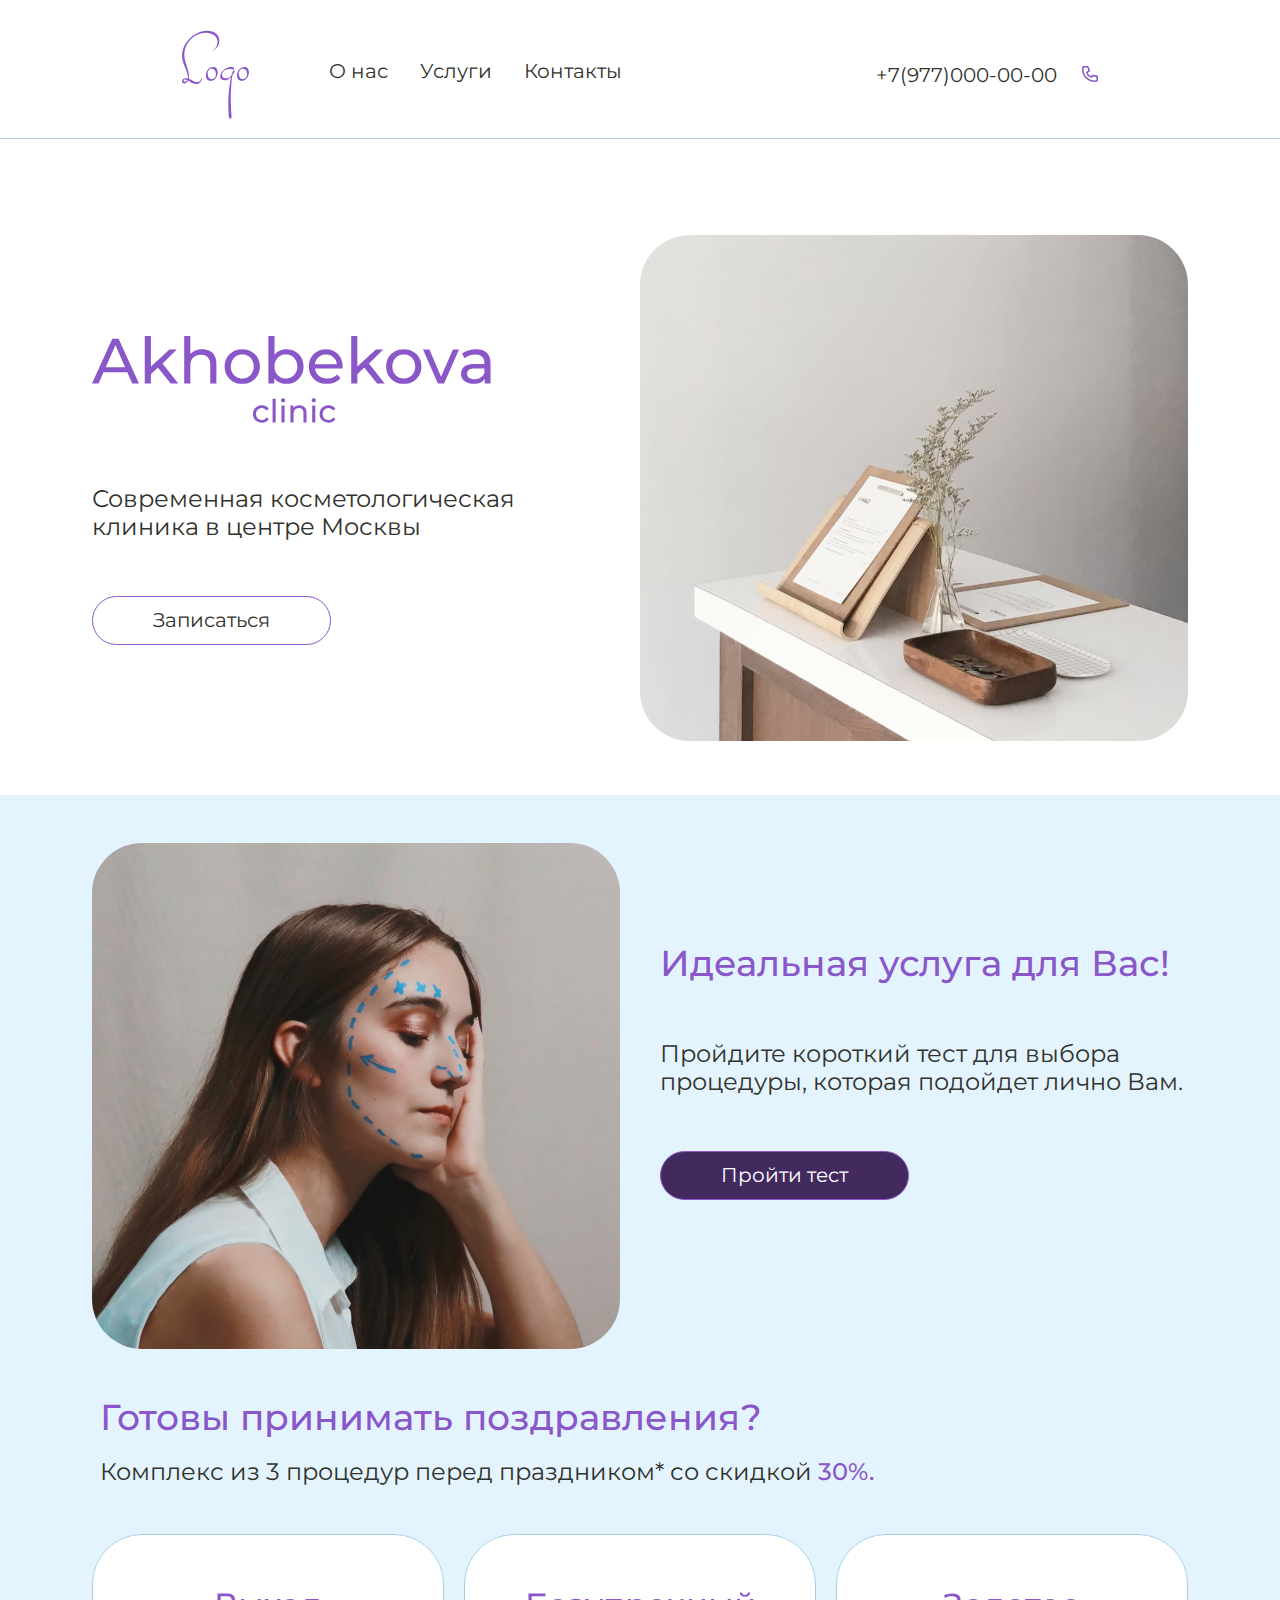
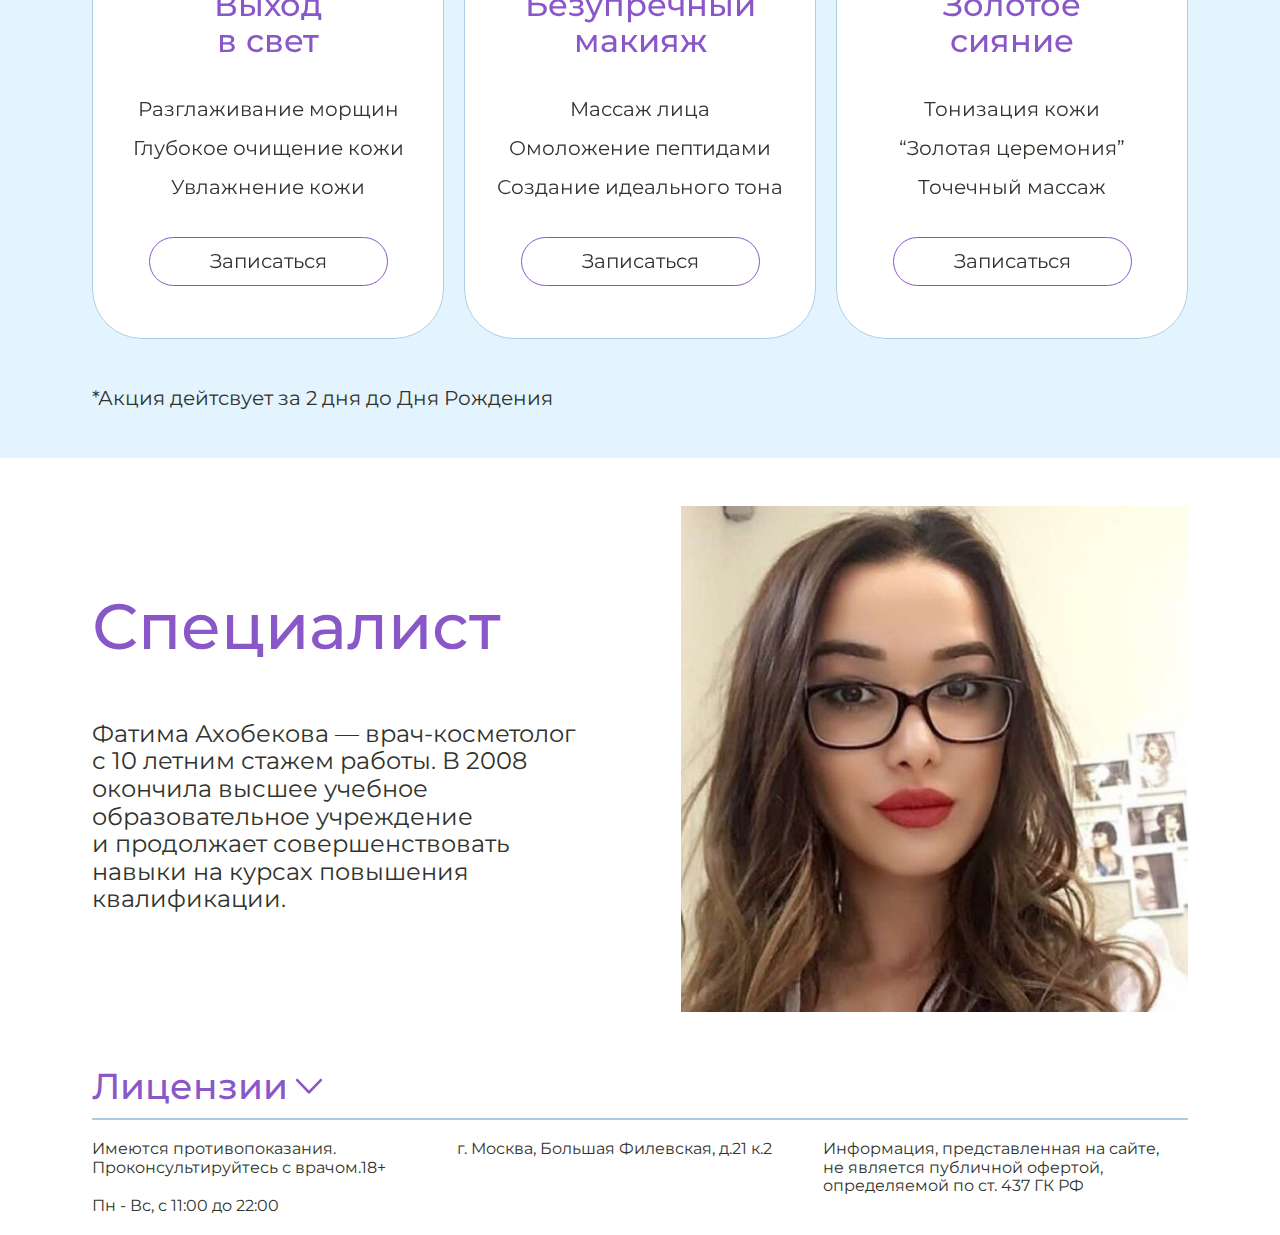
==== index.html @ b64ee9c7 "add contacts" ====
<!DOCTYPE html>
<html lang="ru">

<head>
    <meta charset="UTF-8">
    <meta name="viewport" content="width=device-width, initial-scale=1.0">
    <title>Akhobekova clinic</title>
    <!-- font -->
    <link rel="preconnect" href="https://fonts.googleapis.com">
    <link rel="preconnect" href="https://fonts.gstatic.com" crossorigin>
    <link
        href="https://fonts.googleapis.com/css2?family=Montserrat:wght@400;500&family=Raleway:wght@400;600;700&display=swap"
        rel="stylesheet">
    <!-- style -->
    <link rel="stylesheet" href="https://cdn.jsdelivr.net/npm/swiper@11/swiper-bundle.min.css" />
    <link rel="stylesheet" href="./styles/normalize.css">
    <link rel="stylesheet" href="./styles/hamburgers.min.css">
    <link rel="stylesheet" href="./styles/style.css">
    <link rel="stylesheet" href="./styles/media.css">
</head>

<body>
    <!-- header -->
    <header class="border-bottom">
        <div class="container">
            <div class="header__container">
                <button class="hamburger hamburger-toggle hamburger--squeeze"
                    onclick="this.classList.toggle('is-active')" type="button">
                    <span class="hamburger-box">
                        <span class="hamburger-inner"></span>
                    </span>
                </button>
                <div class="header__row">
                    <img src="./images/logo.svg" width="67" height="94" alt="logo" class="page-header__logo">

                    <nav class="header__menu">
                        <ul class="header__menu-item">
                            <li><a href="./about-us.html">О нас</a></li>
                            <li><a href="!#">Услуги</a></li>
                            <li><a href="./contacts.html">Контакты</a></li>
                        </ul>
                    </nav>
                </div>

                <div class="header__link">
                    <a href="tel:+74952884424" class="header__tell">+7(977)000-00-00</a>
                    <img src="./images/tell.svg" alt="telephone" class="header__link-img">
                </div>
            </div>
        </div>
    </header>
    <main>
        <!-- clinic -->
        <section>
            <div class="container">
                <div class="clinic">
                    <div class="clinic__item">
                        <img src="./images/akhobekova-clinic.svg" alt="">
                        <p class="section__text">Современная косметологическая<br>клиника в&nbsp;центре Москвы</p>
                        <a href="" class="btn">Записаться</a>
                    </div>
                    <picture>
                        <source srcset="./images/1-mob.jpg" media="(max-width: 375px)">
                        <img src="./images/1.jpg" alt="photo-1" class="section__img item__img">
                    </picture>
                </div>
            </div>
        </section>
        <!-- serviсes -->
        <section class="background">
            <div class="container">
                <div class="serviсes">
                    <img src="./images/2.jpg" alt="" class="section__img item__img item__img--none">
                    <div class="serviсes__item">
                        <h2 class="section__title">Идеальная услуга для Вас!</h2>
                        <p class="section__text">Пройдите короткий тест для выбора процедуры, которая подойдет лично
                            Вам.</p>
                        <button class="btn btn--black js-popup-btn" data-popup="#test">Пройти тест</button>
                    </div>
                </div>
                <div class="padding-left">
                    <h2 class="section__title ">Готовы принимать поздравления?</h2>
                    <p class="services__text">Комплекс из 3 процедур перед праздником* со скидкой <span
                            class="color-brand">30%.</span>
                    <p>
                </div>
                <div class="swiper">
                    <div class="services-offer swiper-wrapper">
                        <div class="services-offer__item swiper-slide">
                            <h2 class="services-offer__title">Выход<br>в свет</h2>
                            <div class="services-offer__text">
                                <p>Разглаживание морщин</p>
                                <p>Глубокое очищение кожи</p>
                                <p>Увлажнение кожи</p>
                            </div>
                            <a href="" class="btn">Записаться</a>
                        </div>
                        <div class="services-offer__item swiper-slide">
                            <h2 class="services-offer__title">Безупречный<br>макияж</h2>
                            <div class="services-offer__text">
                                <p>Массаж лица</p>
                                <p>Омоложение пептидами</p>
                                <p>Создание идеального тона</p>
                            </div>
                            <a href="" class="btn">Записаться</a>
                        </div>
                        <div class="services-offer__item swiper-slide">
                            <h2 class="services-offer__title">Золотое<br>сияние</h2>
                            <div class="services-offer__text">
                                <p>Тонизация кожи</p>
                                <p>“Золотая церемония”</p>
                                <p>Точечный массаж</p>
                            </div>
                            <a href="" class="btn">Записаться</a>
                        </div>
                    </div>
                </div>
                <div class="swiper-button-prev for-mobile"></div>
                <div class="swiper-button-next for-mobile"></div>
                <div class="serviсes__doptext padding-left">*Акция дейтсвует за 2 дня до Дня Рождения</div>
            </div>
        </section>
        <!-- specialist -->
        <section class="container">
            <div class="specialist">
                <div class="specialist__item">
                    <h1 class="specialist__title">Специалист</h1>
                    <p class="specialist__text">Фатима Ахобекова&nbsp;&mdash; врач-косметолог с&nbsp;10&nbsp;летним
                        стажем работы. В&nbsp;2008 окончила высшее учебное образовательное учреждение и&nbsp;продолжает
                        совершенствовать навыки на&nbsp;курсах повышения квалификации.</p>
                </div>
                <picture>
                    <source srcset="./images/3-mob.jpg" media="(max-width: 375px)">
                    <img src="./images/3.jpg" alt="specialist" class="item__img">
                </picture>
                
            </div>
        </section>
        <!-- licenses -->
        <section>
            <div class="container">
                <div class="accordion js-accordion">
                    <div class="accordion__header border-bottom">
                        <span>Лицензии</span>
                        <img src="./images/str-1.svg" alt="" class="accordion__arrow" height="20">
                    </div>
                    <div class="accordion__wrapper">
                        <picture class="accordion__content">
                            <source srcset="./images/licenses-mob.jpg" media="(max-width: 375px)">
                            <img src="./images/licenses.jpg" alt="" class="accordion__img">
                        </picture>
                    </div>
                </div>
            </div>
        </section>
        <footer class="container">
            <div class="footer border-top">
                <div class="footer__item">
                    <p class="footer__item-1">Имеются противопоказания. Проконсультируйтесь с&nbsp;врачом.18+</p>
                    <p>Пн - Вс, с 11:00 до 22:00</p>
                </div>
                <div class="footer__item">
                    г. Москва, Большая Филевская, д.21 к.2
                </div>
                <div class="footer__item">
                    Информация, представленная на&nbsp;сайте, не&nbsp;является публичной офертой, определяемой
                    по&nbsp;ст.&nbsp;437&nbsp;ГК РФ
                </div>
            </div>
        </footer>
        <div class="popup" id="test">
            <div class="popup__bg js-popup-bg"></div>
            <div class="popup__container">
                <button class="popup__close js-popup-close"><img src="./images/close.svg" alt="закрыть попап"></button>
                <div class="popup__content">
                    <div class="test">
                        <div class="test__head">
                            <h2 class="test__title js-test-title">Найдите идеальную процедуру!</h2>
                        </div>
                        <div class="test__body">
                            <div class="test__step js-test-step">
                                <div class="test__question">Ваш пол?</div>
                                <div class="test__answers">
                                    <label class="test__input">
                                        <input type="radio" name="group1">
                                        <div class="test__radio"></div><span class="test__text">Женский</span>
                                    </label>
                                    <label class="test__input">
                                        <input type="radio" name="group1">
                                        <div class="test__radio"></div><span class="test__text">Мужской</span>
                                    </label>
                                </div>
                            </div>
                            <!--step-2-->
                            <div class="test__step js-test-step">
                                <div class="test__question">Ваш возраст?</div>
                                <div class="test__answers">
                                    <label class="test__input">
                                        <input type="radio" name="group1">
                                        <div class="test__radio"></div><span class="test__text">18-30</span>
                                    </label>
                                    <label class="test__input">
                                        <input type="radio" name="group1">
                                        <div class="test__radio"></div><span class="test__text">30-40</span>
                                    </label>
                                    <label class="test__input">
                                        <input type="radio" name="group1">
                                        <div class="test__radio"></div><span class="test__text">40-50</span>
                                    </label>
                                    <label class="test__input">
                                        <input type="radio" name="group1">
                                        <div class="test__radio"></div><span class="test__text">50-60</span>
                                    </label>
                                    <label class="test__input">
                                        <input type="radio" name="group1">
                                        <div class="test__radio"></div><span class="test__text">60+</span>
                                    </label>
                                </div>
                            </div>
                            <!--step-3-->
                            <div class="test__step js-test-step">
                                <div class="test__question">Что Вас беспокоит?</div>
                                <div class="test__answers">
                                    <label class="test__input">
                                        <input type="checkbox" name="group1">
                                        <div class="test__checkbox"></div><span class="test__text">Возрастные
                                            изменения</span>
                                    </label>
                                    <label class="test__input">
                                        <input type="checkbox" name="group1">
                                        <div class="test__checkbox"></div><span class="test__text">Проблемная кожа
                                            (акне, высыпания)</span>
                                    </label>
                                    <label class="test__input">
                                        <input type="checkbox" name="group1">
                                        <div class="test__checkbox"></div><span class="test__text">Пигментация</span>
                                    </label>
                                    <label class="test__input">
                                        <input type="checkbox" name="group1">
                                        <div class="test__checkbox"></div><span class="test__text">Отечность</span>
                                    </label>
                                    <label class="test__input">
                                        <input type="checkbox" name="group1">
                                        <div class="test__checkbox"></div><span class="test__text">Сухость кожи</span>
                                    </label>
                                </div>
                            </div>
                            <!--step-result-->
                            <div class="test__step js-test-step">
                                <div class="test__answers">
                                    <div>
                                        <div class="test__result-title">Манульная косметология</div>
                                        <div class="test__body-text">Для получения максимального увлажнения, лифтинг
                                            эффекта и уменьшения отечности рекомендуем - <span
                                                class="text--brend">Hydromemory Крио-стиками.</span></div>
                                        <div class="test__result-title">Инъекционная косметология</div>
                                        <div class="test__body-text">Для разглаживания мелких морщинок и глубокого
                                            увлажнения лица рекомендуем - <span
                                                class="text--brend">биоревитализацию.</span></div>
                                    </div>
                                </div>
                            </div>
                            <!--step-result-->
                            <div class="test__step js-test-step">
                                <div class="test__answers">
                                    <div>
                                        <div class="test__result-title">Манульная косметология</div>
                                        <div class="test__body-text">Для получения того что бы вернуть утраченные
                                            контуры
                                            лица и убрать возрастные изменения рекомендуем - <span
                                                class="text--brend">пластичский массаж.</span></div>
                                        <div class="test__result-title">Инъекционная косметология</div>
                                        <div class="test__body-text">Для снижения отечности и уменьшения количества
                                            морщин
                                            рекомендуем - <span class="text--brend">мезотерапию.</span></div>
                                    </div>
                                </div>
                            </div>
                        </div>
                    </div>
                    <button class="test__next js-test-next"><img src="./images/next.svg"
                            alt="следующий вопрос"></button>
                    <button class="btn btn--input test__btn test__finish">Рекомендации</button>
                </div>

            </div>
        </div>
        </div>
    </main>
    <script src="https://cdn.jsdelivr.net/npm/swiper@11/swiper-bundle.min.js"></script>
    <script src="./js/swiper.js"></script>
    <script src="./js/main.js"></script>
</body>

</html>
---- styles/hamburgers.min.css ----
/*!
 * Hamburgers
 * @description Tasty CSS-animated hamburgers
 * @author Jonathan Suh @jonsuh
 * @site https://jonsuh.com/hamburgers
 * @link https://github.com/jonsuh/hamburgers
 */.hamburger{font:inherit;display:inline-block;overflow:visible;margin:0;padding:15px;cursor:pointer;transition-timing-function:linear;transition-duration:.15s;transition-property:opacity,filter;text-transform:none;color:inherit;border:0;background-color:transparent}.hamburger.is-active:hover,.hamburger:hover{opacity:.7}.hamburger.is-active .hamburger-inner,.hamburger.is-active .hamburger-inner:after,.hamburger.is-active .hamburger-inner:before{background-color:#000}.hamburger-box{position:relative;display:inline-block;width:40px;height:24px}.hamburger-inner{top:50%;display:block;margin-top:-2px}.hamburger-inner,.hamburger-inner:after,.hamburger-inner:before{position:absolute;width:40px;height:4px;transition-timing-function:ease;transition-duration:.15s;transition-property:transform;border-radius:4px;background-color:#000}.hamburger-inner:after,.hamburger-inner:before{display:block;content:""}.hamburger-inner:before{top:-10px}.hamburger-inner:after{bottom:-10px}.hamburger--3dx .hamburger-box{perspective:80px}.hamburger--3dx .hamburger-inner{transition:transform .15s cubic-bezier(.645,.045,.355,1),background-color 0s cubic-bezier(.645,.045,.355,1) .1s}.hamburger--3dx .hamburger-inner:after,.hamburger--3dx .hamburger-inner:before{transition:transform 0s cubic-bezier(.645,.045,.355,1) .1s}.hamburger--3dx.is-active .hamburger-inner{transform:rotateY(180deg);background-color:transparent!important}.hamburger--3dx.is-active .hamburger-inner:before{transform:translate3d(0,10px,0) rotate(45deg)}.hamburger--3dx.is-active .hamburger-inner:after{transform:translate3d(0,-10px,0) rotate(-45deg)}.hamburger--3dx-r .hamburger-box{perspective:80px}.hamburger--3dx-r .hamburger-inner{transition:transform .15s cubic-bezier(.645,.045,.355,1),background-color 0s cubic-bezier(.645,.045,.355,1) .1s}.hamburger--3dx-r .hamburger-inner:after,.hamburger--3dx-r .hamburger-inner:before{transition:transform 0s cubic-bezier(.645,.045,.355,1) .1s}.hamburger--3dx-r.is-active .hamburger-inner{transform:rotateY(-180deg);background-color:transparent!important}.hamburger--3dx-r.is-active .hamburger-inner:before{transform:translate3d(0,10px,0) rotate(45deg)}.hamburger--3dx-r.is-active .hamburger-inner:after{transform:translate3d(0,-10px,0) rotate(-45deg)}.hamburger--3dy .hamburger-box{perspective:80px}.hamburger--3dy .hamburger-inner{transition:transform .15s cubic-bezier(.645,.045,.355,1),background-color 0s cubic-bezier(.645,.045,.355,1) .1s}.hamburger--3dy .hamburger-inner:after,.hamburger--3dy .hamburger-inner:before{transition:transform 0s cubic-bezier(.645,.045,.355,1) .1s}.hamburger--3dy.is-active .hamburger-inner{transform:rotateX(-180deg);background-color:transparent!important}.hamburger--3dy.is-active .hamburger-inner:before{transform:translate3d(0,10px,0) rotate(45deg)}.hamburger--3dy.is-active .hamburger-inner:after{transform:translate3d(0,-10px,0) rotate(-45deg)}.hamburger--3dy-r .hamburger-box{perspective:80px}.hamburger--3dy-r .hamburger-inner{transition:transform .15s cubic-bezier(.645,.045,.355,1),background-color 0s cubic-bezier(.645,.045,.355,1) .1s}.hamburger--3dy-r .hamburger-inner:after,.hamburger--3dy-r .hamburger-inner:before{transition:transform 0s cubic-bezier(.645,.045,.355,1) .1s}.hamburger--3dy-r.is-active .hamburger-inner{transform:rotateX(180deg);background-color:transparent!important}.hamburger--3dy-r.is-active .hamburger-inner:before{transform:translate3d(0,10px,0) rotate(45deg)}.hamburger--3dy-r.is-active .hamburger-inner:after{transform:translate3d(0,-10px,0) rotate(-45deg)}.hamburger--3dxy .hamburger-box{perspective:80px}.hamburger--3dxy .hamburger-inner{transition:transform .15s cubic-bezier(.645,.045,.355,1),background-color 0s cubic-bezier(.645,.045,.355,1) .1s}.hamburger--3dxy .hamburger-inner:after,.hamburger--3dxy .hamburger-inner:before{transition:transform 0s cubic-bezier(.645,.045,.355,1) .1s}.hamburger--3dxy.is-active .hamburger-inner{transform:rotateX(180deg) rotateY(180deg);background-color:transparent!important}.hamburger--3dxy.is-active .hamburger-inner:before{transform:translate3d(0,10px,0) rotate(45deg)}.hamburger--3dxy.is-active .hamburger-inner:after{transform:translate3d(0,-10px,0) rotate(-45deg)}.hamburger--3dxy-r .hamburger-box{perspective:80px}.hamburger--3dxy-r .hamburger-inner{transition:transform .15s cubic-bezier(.645,.045,.355,1),background-color 0s cubic-bezier(.645,.045,.355,1) .1s}.hamburger--3dxy-r .hamburger-inner:after,.hamburger--3dxy-r .hamburger-inner:before{transition:transform 0s cubic-bezier(.645,.045,.355,1) .1s}.hamburger--3dxy-r.is-active .hamburger-inner{transform:rotateX(180deg) rotateY(180deg) rotate(-180deg);background-color:transparent!important}.hamburger--3dxy-r.is-active .hamburger-inner:before{transform:translate3d(0,10px,0) rotate(45deg)}.hamburger--3dxy-r.is-active .hamburger-inner:after{transform:translate3d(0,-10px,0) rotate(-45deg)}.hamburger--arrow.is-active .hamburger-inner:before{transform:translate3d(-8px,0,0) rotate(-45deg) scaleX(.7)}.hamburger--arrow.is-active .hamburger-inner:after{transform:translate3d(-8px,0,0) rotate(45deg) scaleX(.7)}.hamburger--arrow-r.is-active .hamburger-inner:before{transform:translate3d(8px,0,0) rotate(45deg) scaleX(.7)}.hamburger--arrow-r.is-active .hamburger-inner:after{transform:translate3d(8px,0,0) rotate(-45deg) scaleX(.7)}.hamburger--arrowalt .hamburger-inner:before{transition:top .1s ease .1s,transform .1s cubic-bezier(.165,.84,.44,1)}.hamburger--arrowalt .hamburger-inner:after{transition:bottom .1s ease .1s,transform .1s cubic-bezier(.165,.84,.44,1)}.hamburger--arrowalt.is-active .hamburger-inner:before{top:0;transition:top .1s ease,transform .1s cubic-bezier(.895,.03,.685,.22) .1s;transform:translate3d(-8px,-10px,0) rotate(-45deg) scaleX(.7)}.hamburger--arrowalt.is-active .hamburger-inner:after{bottom:0;transition:bottom .1s ease,transform .1s cubic-bezier(.895,.03,.685,.22) .1s;transform:translate3d(-8px,10px,0) rotate(45deg) scaleX(.7)}.hamburger--arrowalt-r .hamburger-inner:before{transition:top .1s ease .1s,transform .1s cubic-bezier(.165,.84,.44,1)}.hamburger--arrowalt-r .hamburger-inner:after{transition:bottom .1s ease .1s,transform .1s cubic-bezier(.165,.84,.44,1)}.hamburger--arrowalt-r.is-active .hamburger-inner:before{top:0;transition:top .1s ease,transform .1s cubic-bezier(.895,.03,.685,.22) .1s;transform:translate3d(8px,-10px,0) rotate(45deg) scaleX(.7)}.hamburger--arrowalt-r.is-active .hamburger-inner:after{bottom:0;transition:bottom .1s ease,transform .1s cubic-bezier(.895,.03,.685,.22) .1s;transform:translate3d(8px,10px,0) rotate(-45deg) scaleX(.7)}.hamburger--arrowturn.is-active .hamburger-inner{transform:rotate(-180deg)}.hamburger--arrowturn.is-active .hamburger-inner:before{transform:translate3d(8px,0,0) rotate(45deg) scaleX(.7)}.hamburger--arrowturn.is-active .hamburger-inner:after{transform:translate3d(8px,0,0) rotate(-45deg) scaleX(.7)}.hamburger--arrowturn-r.is-active .hamburger-inner{transform:rotate(-180deg)}.hamburger--arrowturn-r.is-active .hamburger-inner:before{transform:translate3d(-8px,0,0) rotate(-45deg) scaleX(.7)}.hamburger--arrowturn-r.is-active .hamburger-inner:after{transform:translate3d(-8px,0,0) rotate(45deg) scaleX(.7)}.hamburger--boring .hamburger-inner,.hamburger--boring .hamburger-inner:after,.hamburger--boring .hamburger-inner:before{transition-property:none}.hamburger--boring.is-active .hamburger-inner{transform:rotate(45deg)}.hamburger--boring.is-active .hamburger-inner:before{top:0;opacity:0}.hamburger--boring.is-active .hamburger-inner:after{bottom:0;transform:rotate(-90deg)}.hamburger--collapse .hamburger-inner{top:auto;bottom:0;transition-delay:.13s;transition-timing-function:cubic-bezier(.55,.055,.675,.19);transition-duration:.13s}.hamburger--collapse .hamburger-inner:after{top:-20px;transition:top .2s cubic-bezier(.33333,.66667,.66667,1) .2s,opacity .1s linear}.hamburger--collapse .hamburger-inner:before{transition:top .12s cubic-bezier(.33333,.66667,.66667,1) .2s,transform .13s cubic-bezier(.55,.055,.675,.19)}.hamburger--collapse.is-active .hamburger-inner{transition-delay:.22s;transition-timing-function:cubic-bezier(.215,.61,.355,1);transform:translate3d(0,-10px,0) rotate(-45deg)}.hamburger--collapse.is-active .hamburger-inner:after{top:0;transition:top .2s cubic-bezier(.33333,0,.66667,.33333),opacity .1s linear .22s;opacity:0}.hamburger--collapse.is-active .hamburger-inner:before{top:0;transition:top .1s cubic-bezier(.33333,0,.66667,.33333) .16s,transform .13s cubic-bezier(.215,.61,.355,1) .25s;transform:rotate(-90deg)}.hamburger--collapse-r .hamburger-inner{top:auto;bottom:0;transition-delay:.13s;transition-timing-function:cubic-bezier(.55,.055,.675,.19);transition-duration:.13s}.hamburger--collapse-r .hamburger-inner:after{top:-20px;transition:top .2s cubic-bezier(.33333,.66667,.66667,1) .2s,opacity .1s linear}.hamburger--collapse-r .hamburger-inner:before{transition:top .12s cubic-bezier(.33333,.66667,.66667,1) .2s,transform .13s cubic-bezier(.55,.055,.675,.19)}.hamburger--collapse-r.is-active .hamburger-inner{transition-delay:.22s;transition-timing-function:cubic-bezier(.215,.61,.355,1);transform:translate3d(0,-10px,0) rotate(45deg)}.hamburger--collapse-r.is-active .hamburger-inner:after{top:0;transition:top .2s cubic-bezier(.33333,0,.66667,.33333),opacity .1s linear .22s;opacity:0}.hamburger--collapse-r.is-active .hamburger-inner:before{top:0;transition:top .1s cubic-bezier(.33333,0,.66667,.33333) .16s,transform .13s cubic-bezier(.215,.61,.355,1) .25s;transform:rotate(90deg)}.hamburger--elastic .hamburger-inner{top:2px;transition-timing-function:cubic-bezier(.68,-.55,.265,1.55);transition-duration:.275s}.hamburger--elastic .hamburger-inner:before{top:10px;transition:opacity .125s ease .275s}.hamburger--elastic .hamburger-inner:after{top:20px;transition:transform .275s cubic-bezier(.68,-.55,.265,1.55)}.hamburger--elastic.is-active .hamburger-inner{transition-delay:75ms;transform:translate3d(0,10px,0) rotate(135deg)}.hamburger--elastic.is-active .hamburger-inner:before{transition-delay:0s;opacity:0}.hamburger--elastic.is-active .hamburger-inner:after{transition-delay:75ms;transform:translate3d(0,-20px,0) rotate(-270deg)}.hamburger--elastic-r .hamburger-inner{top:2px;transition-timing-function:cubic-bezier(.68,-.55,.265,1.55);transition-duration:.275s}.hamburger--elastic-r .hamburger-inner:before{top:10px;transition:opacity .125s ease .275s}.hamburger--elastic-r .hamburger-inner:after{top:20px;transition:transform .275s cubic-bezier(.68,-.55,.265,1.55)}.hamburger--elastic-r.is-active .hamburger-inner{transition-delay:75ms;transform:translate3d(0,10px,0) rotate(-135deg)}.hamburger--elastic-r.is-active .hamburger-inner:before{transition-delay:0s;opacity:0}.hamburger--elastic-r.is-active .hamburger-inner:after{transition-delay:75ms;transform:translate3d(0,-20px,0) rotate(270deg)}.hamburger--emphatic{overflow:hidden}.hamburger--emphatic .hamburger-inner{transition:background-color .125s ease-in .175s}.hamburger--emphatic .hamburger-inner:before{left:0;transition:transform .125s cubic-bezier(.6,.04,.98,.335),top .05s linear .125s,left .125s ease-in .175s}.hamburger--emphatic .hamburger-inner:after{top:10px;right:0;transition:transform .125s cubic-bezier(.6,.04,.98,.335),top .05s linear .125s,right .125s ease-in .175s}.hamburger--emphatic.is-active .hamburger-inner{transition-delay:0s;transition-timing-function:ease-out;background-color:transparent!important}.hamburger--emphatic.is-active .hamburger-inner:before{top:-80px;left:-80px;transition:left .125s ease-out,top .05s linear .125s,transform .125s cubic-bezier(.075,.82,.165,1) .175s;transform:translate3d(80px,80px,0) rotate(45deg)}.hamburger--emphatic.is-active .hamburger-inner:after{top:-80px;right:-80px;transition:right .125s ease-out,top .05s linear .125s,transform .125s cubic-bezier(.075,.82,.165,1) .175s;transform:translate3d(-80px,80px,0) rotate(-45deg)}.hamburger--emphatic-r{overflow:hidden}.hamburger--emphatic-r .hamburger-inner{transition:background-color .125s ease-in .175s}.hamburger--emphatic-r .hamburger-inner:before{left:0;transition:transform .125s cubic-bezier(.6,.04,.98,.335),top .05s linear .125s,left .125s ease-in .175s}.hamburger--emphatic-r .hamburger-inner:after{top:10px;right:0;transition:transform .125s cubic-bezier(.6,.04,.98,.335),top .05s linear .125s,right .125s ease-in .175s}.hamburger--emphatic-r.is-active .hamburger-inner{transition-delay:0s;transition-timing-function:ease-out;background-color:transparent!important}.hamburger--emphatic-r.is-active .hamburger-inner:before{top:80px;left:-80px;transition:left .125s ease-out,top .05s linear .125s,transform .125s cubic-bezier(.075,.82,.165,1) .175s;transform:translate3d(80px,-80px,0) rotate(-45deg)}.hamburger--emphatic-r.is-active .hamburger-inner:after{top:80px;right:-80px;transition:right .125s ease-out,top .05s linear .125s,transform .125s cubic-bezier(.075,.82,.165,1) .175s;transform:translate3d(-80px,-80px,0) rotate(45deg)}.hamburger--minus .hamburger-inner:after,.hamburger--minus .hamburger-inner:before{transition:bottom .08s ease-out 0s,top .08s ease-out 0s,opacity 0s linear}.hamburger--minus.is-active .hamburger-inner:after,.hamburger--minus.is-active .hamburger-inner:before{transition:bottom .08s ease-out,top .08s ease-out,opacity 0s linear .08s;opacity:0}.hamburger--minus.is-active .hamburger-inner:before{top:0}.hamburger--minus.is-active .hamburger-inner:after{bottom:0}.hamburger--slider .hamburger-inner{top:2px}.hamburger--slider .hamburger-inner:before{top:10px;transition-timing-function:ease;transition-duration:.15s;transition-property:transform,opacity}.hamburger--slider .hamburger-inner:after{top:20px}.hamburger--slider.is-active .hamburger-inner{transform:translate3d(0,10px,0) rotate(45deg)}.hamburger--slider.is-active .hamburger-inner:before{transform:rotate(-45deg) translate3d(-5.71429px,-6px,0);opacity:0}.hamburger--slider.is-active .hamburger-inner:after{transform:translate3d(0,-20px,0) rotate(-90deg)}.hamburger--slider-r .hamburger-inner{top:2px}.hamburger--slider-r .hamburger-inner:before{top:10px;transition-timing-function:ease;transition-duration:.15s;transition-property:transform,opacity}.hamburger--slider-r .hamburger-inner:after{top:20px}.hamburger--slider-r.is-active .hamburger-inner{transform:translate3d(0,10px,0) rotate(-45deg)}.hamburger--slider-r.is-active .hamburger-inner:before{transform:rotate(45deg) translate3d(5.71429px,-6px,0);opacity:0}.hamburger--slider-r.is-active .hamburger-inner:after{transform:translate3d(0,-20px,0) rotate(90deg)}.hamburger--spin .hamburger-inner{transition-timing-function:cubic-bezier(.55,.055,.675,.19);transition-duration:.22s}.hamburger--spin .hamburger-inner:before{transition:top .1s ease-in .25s,opacity .1s ease-in}.hamburger--spin .hamburger-inner:after{transition:bottom .1s ease-in .25s,transform .22s cubic-bezier(.55,.055,.675,.19)}.hamburger--spin.is-active .hamburger-inner{transition-delay:.12s;transition-timing-function:cubic-bezier(.215,.61,.355,1);transform:rotate(225deg)}.hamburger--spin.is-active .hamburger-inner:before{top:0;transition:top .1s ease-out,opacity .1s ease-out .12s;opacity:0}.hamburger--spin.is-active .hamburger-inner:after{bottom:0;transition:bottom .1s ease-out,transform .22s cubic-bezier(.215,.61,.355,1) .12s;transform:rotate(-90deg)}.hamburger--spin-r .hamburger-inner{transition-timing-function:cubic-bezier(.55,.055,.675,.19);transition-duration:.22s}.hamburger--spin-r .hamburger-inner:before{transition:top .1s ease-in .25s,opacity .1s ease-in}.hamburger--spin-r .hamburger-inner:after{transition:bottom .1s ease-in .25s,transform .22s cubic-bezier(.55,.055,.675,.19)}.hamburger--spin-r.is-active .hamburger-inner{transition-delay:.12s;transition-timing-function:cubic-bezier(.215,.61,.355,1);transform:rotate(-225deg)}.hamburger--spin-r.is-active .hamburger-inner:before{top:0;transition:top .1s ease-out,opacity .1s ease-out .12s;opacity:0}.hamburger--spin-r.is-active .hamburger-inner:after{bottom:0;transition:bottom .1s ease-out,transform .22s cubic-bezier(.215,.61,.355,1) .12s;transform:rotate(90deg)}.hamburger--spring .hamburger-inner{top:2px;transition:background-color 0s linear .13s}.hamburger--spring .hamburger-inner:before{top:10px;transition:top .1s cubic-bezier(.33333,.66667,.66667,1) .2s,transform .13s cubic-bezier(.55,.055,.675,.19)}.hamburger--spring .hamburger-inner:after{top:20px;transition:top .2s cubic-bezier(.33333,.66667,.66667,1) .2s,transform .13s cubic-bezier(.55,.055,.675,.19)}.hamburger--spring.is-active .hamburger-inner{transition-delay:.22s;background-color:transparent!important}.hamburger--spring.is-active .hamburger-inner:before{top:0;transition:top .1s cubic-bezier(.33333,0,.66667,.33333) .15s,transform .13s cubic-bezier(.215,.61,.355,1) .22s;transform:translate3d(0,10px,0) rotate(45deg)}.hamburger--spring.is-active .hamburger-inner:after{top:0;transition:top .2s cubic-bezier(.33333,0,.66667,.33333),transform .13s cubic-bezier(.215,.61,.355,1) .22s;transform:translate3d(0,10px,0) rotate(-45deg)}.hamburger--spring-r .hamburger-inner{top:auto;bottom:0;transition-delay:0s;transition-timing-function:cubic-bezier(.55,.055,.675,.19);transition-duration:.13s}.hamburger--spring-r .hamburger-inner:after{top:-20px;transition:top .2s cubic-bezier(.33333,.66667,.66667,1) .2s,opacity 0s linear}.hamburger--spring-r .hamburger-inner:before{transition:top .1s cubic-bezier(.33333,.66667,.66667,1) .2s,transform .13s cubic-bezier(.55,.055,.675,.19)}.hamburger--spring-r.is-active .hamburger-inner{transition-delay:.22s;transition-timing-function:cubic-bezier(.215,.61,.355,1);transform:translate3d(0,-10px,0) rotate(-45deg)}.hamburger--spring-r.is-active .hamburger-inner:after{top:0;transition:top .2s cubic-bezier(.33333,0,.66667,.33333),opacity 0s linear .22s;opacity:0}.hamburger--spring-r.is-active .hamburger-inner:before{top:0;transition:top .1s cubic-bezier(.33333,0,.66667,.33333) .15s,transform .13s cubic-bezier(.215,.61,.355,1) .22s;transform:rotate(90deg)}.hamburger--stand .hamburger-inner{transition:transform 75ms cubic-bezier(.55,.055,.675,.19) .15s,background-color 0s linear 75ms}.hamburger--stand .hamburger-inner:before{transition:top 75ms ease-in 75ms,transform 75ms cubic-bezier(.55,.055,.675,.19) 0s}.hamburger--stand .hamburger-inner:after{transition:bottom 75ms ease-in 75ms,transform 75ms cubic-bezier(.55,.055,.675,.19) 0s}.hamburger--stand.is-active .hamburger-inner{transition:transform 75ms cubic-bezier(.215,.61,.355,1) 0s,background-color 0s linear .15s;transform:rotate(90deg);background-color:transparent!important}.hamburger--stand.is-active .hamburger-inner:before{top:0;transition:top 75ms ease-out .1s,transform 75ms cubic-bezier(.215,.61,.355,1) .15s;transform:rotate(-45deg)}.hamburger--stand.is-active .hamburger-inner:after{bottom:0;transition:bottom 75ms ease-out .1s,transform 75ms cubic-bezier(.215,.61,.355,1) .15s;transform:rotate(45deg)}.hamburger--stand-r .hamburger-inner{transition:transform 75ms cubic-bezier(.55,.055,.675,.19) .15s,background-color 0s linear 75ms}.hamburger--stand-r .hamburger-inner:before{transition:top 75ms ease-in 75ms,transform 75ms cubic-bezier(.55,.055,.675,.19) 0s}.hamburger--stand-r .hamburger-inner:after{transition:bottom 75ms ease-in 75ms,transform 75ms cubic-bezier(.55,.055,.675,.19) 0s}.hamburger--stand-r.is-active .hamburger-inner{transition:transform 75ms cubic-bezier(.215,.61,.355,1) 0s,background-color 0s linear .15s;transform:rotate(-90deg);background-color:transparent!important}.hamburger--stand-r.is-active .hamburger-inner:before{top:0;transition:top 75ms ease-out .1s,transform 75ms cubic-bezier(.215,.61,.355,1) .15s;transform:rotate(-45deg)}.hamburger--stand-r.is-active .hamburger-inner:after{bottom:0;transition:bottom 75ms ease-out .1s,transform 75ms cubic-bezier(.215,.61,.355,1) .15s;transform:rotate(45deg)}.hamburger--squeeze .hamburger-inner{transition-timing-function:cubic-bezier(.55,.055,.675,.19);transition-duration:75ms}.hamburger--squeeze .hamburger-inner:before{transition:top 75ms ease .12s,opacity 75ms ease}.hamburger--squeeze .hamburger-inner:after{transition:bottom 75ms ease .12s,transform 75ms cubic-bezier(.55,.055,.675,.19)}.hamburger--squeeze.is-active .hamburger-inner{transition-delay:.12s;transition-timing-function:cubic-bezier(.215,.61,.355,1);transform:rotate(45deg)}.hamburger--squeeze.is-active .hamburger-inner:before{top:0;transition:top 75ms ease,opacity 75ms ease .12s;opacity:0}.hamburger--squeeze.is-active .hamburger-inner:after{bottom:0;transition:bottom 75ms ease,transform 75ms cubic-bezier(.215,.61,.355,1) .12s;transform:rotate(-90deg)}.hamburger--vortex .hamburger-inner{transition-timing-function:cubic-bezier(.19,1,.22,1);transition-duration:.2s}.hamburger--vortex .hamburger-inner:after,.hamburger--vortex .hamburger-inner:before{transition-delay:.1s;transition-timing-function:linear;transition-duration:0s}.hamburger--vortex .hamburger-inner:before{transition-property:top,opacity}.hamburger--vortex .hamburger-inner:after{transition-property:bottom,transform}.hamburger--vortex.is-active .hamburger-inner{transition-timing-function:cubic-bezier(.19,1,.22,1);transform:rotate(765deg)}.hamburger--vortex.is-active .hamburger-inner:after,.hamburger--vortex.is-active .hamburger-inner:before{transition-delay:0s}.hamburger--vortex.is-active .hamburger-inner:before{top:0;opacity:0}.hamburger--vortex.is-active .hamburger-inner:after{bottom:0;transform:rotate(90deg)}.hamburger--vortex-r .hamburger-inner{transition-timing-function:cubic-bezier(.19,1,.22,1);transition-duration:.2s}.hamburger--vortex-r .hamburger-inner:after,.hamburger--vortex-r .hamburger-inner:before{transition-delay:.1s;transition-timing-function:linear;transition-duration:0s}.hamburger--vortex-r .hamburger-inner:before{transition-property:top,opacity}.hamburger--vortex-r .hamburger-inner:after{transition-property:bottom,transform}.hamburger--vortex-r.is-active .hamburger-inner{transition-timing-function:cubic-bezier(.19,1,.22,1);transform:rotate(-765deg)}.hamburger--vortex-r.is-active .hamburger-inner:after,.hamburger--vortex-r.is-active .hamburger-inner:before{transition-delay:0s}.hamburger--vortex-r.is-active .hamburger-inner:before{top:0;opacity:0}.hamburger--vortex-r.is-active .hamburger-inner:after{bottom:0;transform:rotate(-90deg)}
---- styles/style.css ----
:root {
    /* color */
    --color-brand: #8A57C9;
    --color-brand-btn: #422A5F;
    --color-brand-btn-hover: #6F36B5;
    --color-black: #31332C;
    --color-background: #E4F4FF;
    --color-border: #ABCEE6;
    --color-input: #63BD5B;

    /* font */
    --font-family: 'Montserrat', sans-serif;
    --font-size: 24px;
    --font-size-nav: 20px;

    --header-height: 120px;

}

/* global */

*,
*::after,
*::before {
    box-sizing: border-box;
    margin: 0;
    padding: 0;
}

.for-mobile {
    display: none !important;
}

body {
    font-family: var(--font-family);
    font-size: var(--font-size);
    color: var(--color-black);
}

a {
    text-decoration: none;
    color: var(--color-black);

    transition: all 0.5s;
}

button {
    display: inline-flex;
    border: none;
    outline: none;
    background: transparent;
}

a:hover {
    color: var(--color-brand);
}

li {
    list-style: none;
}

h1 {
    margin: 0;
}

img {
    max-width: 100%;
}

/* layout */

.container {
    max-width: 1136px;
    padding-left: 20px;
    padding-right: 20px;
    margin: 0 auto;
}

/* background */

.background {
    background-color: #E4F4FF;
}

/* header*/

.border-bottom {
    border-bottom: 1px solid var(--color-border);
}

.border-top {
    border-top: 1px solid var(--color-border);
}

.header__container {
    display: flex;
    align-items: center;
    justify-content: space-between;
    padding: 0 90px;
    margin: 28px 0 16px;

    font-size: var(--font-size-nav);
}

.header__row {
    display: flex;
}

.header__menu-item {
    display: flex;
    gap: 32px;
    padding-left: 80px;
    margin: 32px 0;
}



.header__tell {
    padding-right: 20px;
}

/* hamburger */

.hamburger-toggle {
    display: none;
}

.hamburger-inner {
    background-color: var(--color-brand-btn-hover);   
}

.hamburger-inner:after {
    background-color: var(--color-brand-btn-hover);
}

.hamburger-inner:before {
    background-color: var(--color-brand-btn-hover);
}

.hamburger.is-active .hamburger-inner {
    background-color: var(--color-brand-btn-hover);
}

.hamburger.is-active .hamburger-inner:after {
    background-color: var(--color-brand-btn-hover);
}

/* section */

.section__text {
    padding: 56px 0;
}

.section__img {
    border-radius: 50px;
}

.item__img {
    max-width: 100%;
    object-fit: cover;
    height: 506px;
}

.item__img-1 {
    max-width: 100%;
    height: 326px;
    object-fit: cover;
}

.item__img-2 {
    max-width: 100%;
    height: 140px;
    object-fit: cover;
}

.item__img-3 {
    max-width: 100%;
    height: 224px;
}

/* clinic*/

.clinic {
    display: grid;
    grid-template-columns: repeat(2, 1fr);
    align-items: center;
    margin: 96px 0 48px;
}
.section {
    display: grid;
    grid-template-columns: repeat(2, 1fr);
    align-items: center;
    margin: 96px 0;
}



/* btn */

.btn {
    display: inline-flex;
    justify-content: center;
    align-items: center;

    max-width: 254px;
    border: 1px solid var(--color-brand);
    border-radius: 50px;
    padding: 12px 60px;

    font-size: 20px;
}

.btn:hover {
    background-color: var(--color-brand);
    color: #FFF;
}

.btn--black {
    background-color: var(--color-brand-btn);
    color: #FFF;
}

.btn--input {
    border-color: var(--color-input);
}

.btn--input:hover {
    background-color: var(--color-input);
    color: #FFF;
}

/* serviсes */

.serviсes {
    display: grid;
    grid-template-columns: repeat(2, 1fr);
    gap: 40px;
    padding: 48px 0;
}

.serviсes__item {
    padding: 100px 0;
}

.section__title {
    font-size: 36px;
    font-weight: 500;
    color: var(--color-brand);
}

.services__text {
    font-size: 24px;
    padding: 20px 0 48px;
}

.padding-left {
    padding-left: 8px;
}

.color-brand {
    color: var(--color-brand);
    font-weight: 500;
}

/* services-offer */

.services-offer {
    display: grid;
    grid-template-columns: repeat(12, 1fr);
    gap: 20px;
    text-align: center;
}

.services-offer__item {
    grid-column: span 4;
    padding: 52px 0;

    border-radius: 50px;
    border: 1px solid var(--color-border);
    background: #FFF;
}

.services-offer__title {
    color: var(--color-brand);
    font-size: 32px;
    font-weight: 500;
}

.services-offer__text {
    font-size: 20px;
    color: var(--color-black);
    margin: 38px 0;

    display: grid;
    gap: 16px;
}

.serviсes__doptext {
    font-size: 20px;
    color: var(--color-black);

    padding: 48px 0;
}

/* specialist */

.specialist {
    display: grid;
    grid-template-columns: repeat(2, 1fr);
    gap: 82px;
    padding: 48px 0;
}

.specialist__title {
    color: var(--color-brand);
    font-size: 64px;
    font-weight: 500;
    padding: 84px 0 56px;
}

/* accordion */

.accordion__item {
    border: 1px solid #ccc;
    margin-bottom: 5px;
}

.accordion__header {
    color: var(--color-brand);
    font-weight: 500;
    font-size: 36px;
    padding-bottom: 11px;
    cursor: pointer;

    display: flex;
    align-items: center;
}

.accordion__content {
    display: none;
    padding: 48px 0 98px;
}

.accordion.show .accordion__content {
    display: block;
}

.accordion.show .accordion__arrow {
    transform: rotateX(180deg);
}

.accordion__arrow {
    transition: 0.3s;
}

.accordion__img {
    width: 920px;
    height: 583px;
    max-width: 100%;
    object-fit: contain;
}

/* footer */

.footer{
    display: grid;
    grid-template-columns: repeat(3, 1fr);

    padding: 20px 0;
}

.footer__item {
    font-size: 16px;
}

.footer__item-1 {
    padding-bottom: 20px;
}

/* popup */

.popup {
    position: fixed;
    left: 0;
    top: 0;
    z-index: 10;
    display: flex;
    align-items: center;
    justify-content: center;
    width: 100vw;
    height: 100vh;
    opacity: 0;
    visibility: hidden;
    transition: 0.3s;
}

.popup.is-active {
    opacity: 1;
    visibility: visible;
}

.popup__bg {
    position: absolute;
    left: 0;
    top: 0;
    z-index: 1;
    width: 100%;
    height: 100%;
    background-color: rgba(0, 0, 0, 0.60);;
}

.popup__close {
    position: absolute;
    top: 30px;
    right: 40px;
    z-index: 10;
    width: 20px;
    height: 20px;
}

.popup__close img {
    width: 100%;
    height: 100%;
    object-fit: cover;
}

.popup__container {
    position: relative;
    z-index: 2;
    background-color: #fff;
    overflow: hidden;
    border-radius: 50px;
}

.popup__content {
    max-height: 90vh;
    overflow: auto;
    border-radius: 50px;
}

/* test */

.test {
    position: relative;
    display: flex;
    flex-direction: column;
    width: 560px;
    min-height: 512px;
}

.test__head {
    background-color: var(--color-background);
    padding: 28px 60px;
}

.test__title {
    color: var(--color-brand);
    font-size: 20px;
    font-weight: 500;
}

.test__body{
    padding: 40px 57px 60px 57px;
    position: relative;
}

.test input {
    display: none;
}

.test__answers {
    display: flex;
    flex-direction: column;
    padding: 20px 0;
    position: relative;
}

.test__result-title {
    font-size: 20px;
}

.test__body-text {
    font-size: 20px;
    padding: 26px 0;
}

.text--brend {
    color: var(--color-brand);
    font-weight: 500;
    text-decoration-line: underline
}

.text--brend-noneunnderline {
    color: var(--color-brand);
    font-weight: 500;
}

.test__text {
    font-size: 20px;
    padding-left: 12px;
}

.test__next {
    position: absolute;
    align-items: center;
    justify-content: center;
    width: 40px;
    height: 40px;
    right: 60px;
    bottom: 60px;
}

.test__input {
    padding-bottom: 20px;
    cursor: pointer;
}

.test__radio {
    display: inline-block;
    border: 1px solid var(--color-black);
    width: 16px;
    height: 16px;
    position: relative;
    vertical-align: middle;
    box-sizing: border-box;
    border-radius: 300px;
    background-color:#ffffff;

    display: inline-flex;
    justify-content: center;
    align-items: center;
}

.test__radio:before {
    content: '';
    background: var(--color-input);
    width: 8px;
    height: 8px;
    opacity: 0;
    transition: 0.3s;
    border-radius: 300px;
}

.test input:checked + .test__radio:before {
    opacity: 1;
}

.test input:checked + .test__radio {
    border-color: var(--color-input);
}

.test__checkbox {
    display: inline-block;
    border: 1px solid var(--color-black);
    width: 16px;
    height: 16px;
    position: relative;
    vertical-align: middle;
    box-sizing: border-box;
    border-radius: 5px;
    background-color:#ffffff;

    display: inline-flex;
    justify-content: center;
    align-items: center;
}

.test input:checked + .test__checkbox {
    background-image: url(./check.svg);
    border: none;
}

.test__finish {
    position: absolute;
    right: 60px;
    bottom: 60px;
    margin-bottom: 0 !important;
}

/* section__gr1d */

.section__grid {
    display: grid;
    grid-template-columns: repeat(8, 1fr);
    gap: 24px;
}

.section__grid-1 {
    grid-column: span 3;
    grid-row: span 2;
}

.section__grid-2 {
    grid-column: span 3;
    grid-row: span 2;
}

.section__grid-3 {
    grid-column: span 2;
}

.section__item-2 {
    display: flex;
    flex-direction: column;
    align-items: end;
    gap: 10px;
}

/* contacts */

.contacts {
    display: grid;
    grid-template-columns: repeat(2, 1fr);
    margin: 96px 0;
}

.contact__item {
    padding-bottom: 56px;
}

.contacts__text {
    padding-top: 20px;
}

.contact__map {
    display: flex;
    align-items: center;
}
---- styles/media.css ----
@media screen and (width < 1024px) {
    .for-mobile {
        display: block !important;
    }

    .clinic {
        grid-template-columns: 1fr;
        justify-items: center;
    }

    .section {
        grid-template-columns: 1fr;
        justify-items: center;
        text-align: center;
    }

    .section__grid {
        grid-template-columns: 1fr;
        justify-items: center;
        text-align: center;
    }

    .section__grid-1 {
        grid-column: span 2;
        grid-row: auto;
    }

    .section__grid-2, .section__grid-3, .item__img-2 {
        grid-column: auto;
    }

    .section__flex {
        display: flex;
        gap: 20px;
    }
    
    .clinic__item {
        display: grid;
        justify-items: center;
        text-align: center;
    }

    .btn {
        margin-bottom: 36px;
    }

    .serviсes {
        grid-template-columns: 1fr;
        justify-items: center;
        padding: 0;
    }

    .serviсes__item {
        display: grid;
        justify-items: center;
        text-align: center;
        padding: 50px 0;
    }

    .specialist {
        grid-template-columns: 1fr;
        justify-items: center;
    }

    .specialist__item {
        text-align: center;
    }

    .header__tell {
        display: none;
    }
/* 
    .services-offer{
        display: flex;
        gap: 0;
    } */

    .swiper {
       max-width: 558px;
       overflow: auto;
    }
    
    .swiper-button-next {
        top: auto;
        bottom: -60px;
        overflow: hidden;
    }
    
    .swiper-button-prev {
        top: auto;
        bottom: -60px;
    }

    .contacts {
        grid-template-columns: 1fr;
        text-align: center;
        margin: 48px 0;
    }

    .contact__item {
        padding-bottom: 36px;
    }

    .contact__item .section__title{
        padding: 0;
    }

    .contact__map {
        justify-content: center;
    }
}

@media screen and (width < 768px) {
    .header__menu {
        display: none;
        flex-direction: column;
        position: absolute;
        width: 100%;
        left: 0;
        top: calc(var(--header-height) + 1px);
        background-color: var(--color-brand-btn);
        margin: 0px;
        padding: 30px 0 30px 50px;
    }

    .header__menu-item {
        flex-direction: column;
    }

    
    .header__menu a {
        color: #FFF;
        font-size: 24px;
    }
    
    .header__container {
        padding: 0;
    }
    
    .hamburger-toggle {
        display: block;
    }

    .hamburger-toggle.is-active~ .header__row .header__menu {
        display: block;
    }

    .page-header__logo {
        min-width: 70px;
    }

    .header__link {
        min-width: 70px;
    }

    .header__link-img {
        min-width: 20px;
    }

    .footer {
        grid-template-columns: 1fr;
    }

    .section__title {
        font-size: 32px;
        padding: 20px 0 56px;
    }

    .section__text {
        font-size: 20px;
    }

    .specialist__title {
        font-size: 32px;
        padding: 20px 0 56px;
    }

    .specialist__text {
        font-size: 20px;
    }

    .accordion__header {
        font-size: 32px;
    }
}

@media screen and (width < 500px) {
    .item__img-3 {
        max-width: 100%;
        height: 124px;
    } 
}

@media screen and (width < 375px) {
    .item__img--none {
        display: none;
    }

    .item__img {
        max-width: 100%;
        object-fit: cover;
        height: auto;
    }
    
    .item__img-2 {
        display: none;
    }
}
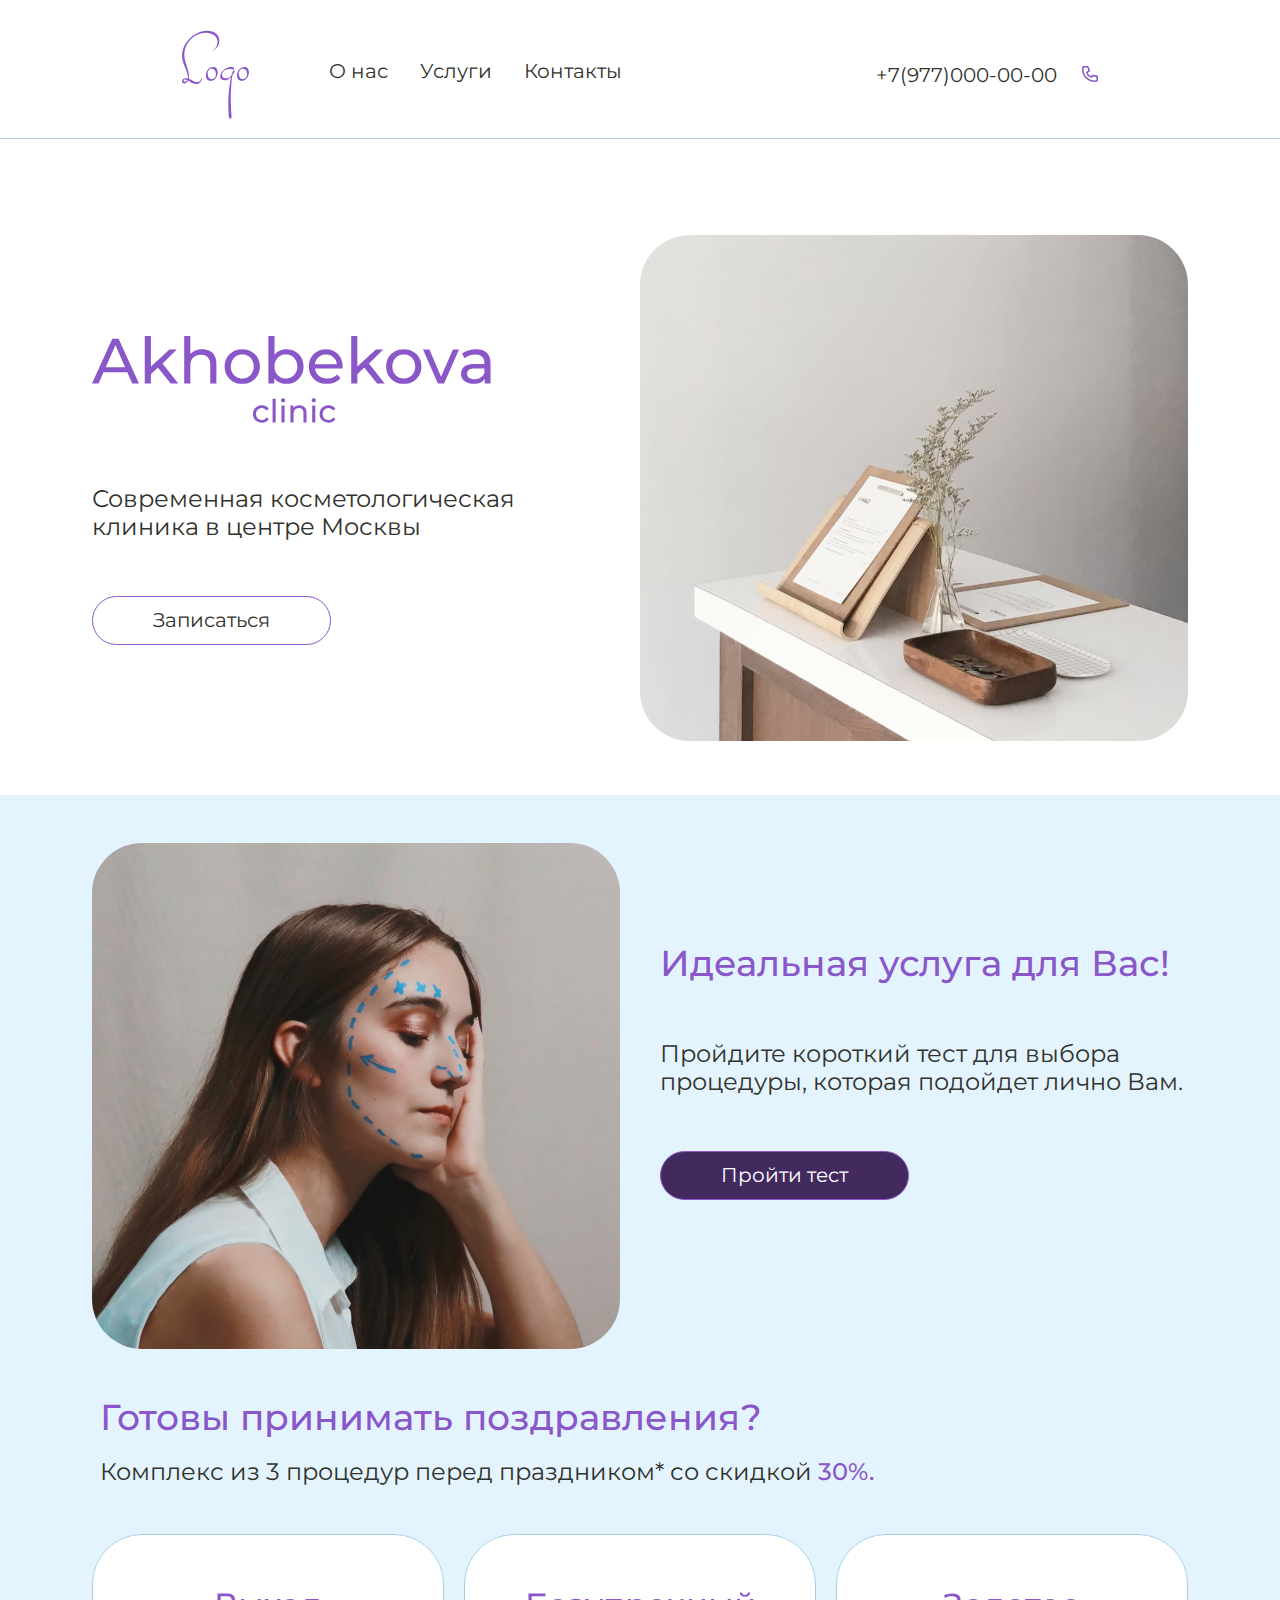
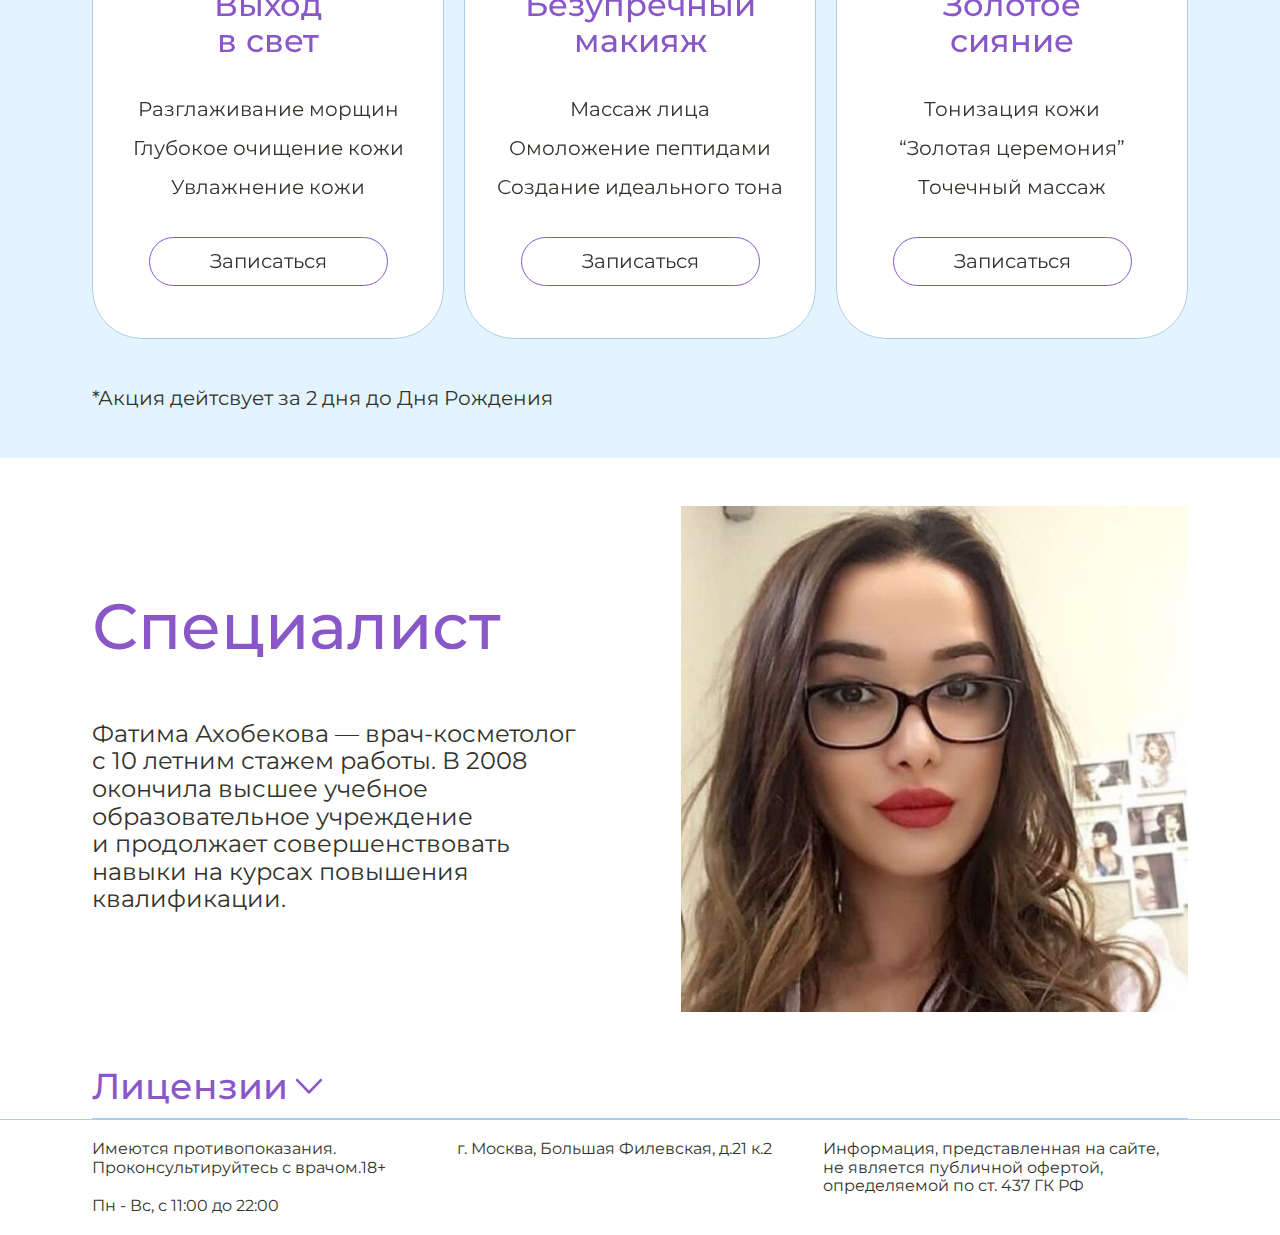
==== commit 2698234c: "add services" ====
--- a/index.html
+++ b/index.html
@@ -36,7 +36,7 @@
                     <nav class="header__menu">
                         <ul class="header__menu-item">
                             <li><a href="./about-us.html">О нас</a></li>
-                            <li><a href="!#">Услуги</a></li>
+                            <li><a href="./services.html">Услуги</a></li>
                             <li><a href="./contacts.html">Контакты</a></li>
                         </ul>
                     </nav>
@@ -60,7 +60,7 @@
                         <a href="" class="btn">Записаться</a>
                     </div>
                     <picture>
-                        <source srcset="./images/1-mob.jpg" media="(max-width: 375px)">
+                        <source srcset="./images/1-mob.jpg" media="(max-width: 768px)">
                         <img src="./images/1.jpg" alt="photo-1" class="section__img item__img">
                     </picture>
                 </div>
@@ -130,7 +130,7 @@
                         совершенствовать навыки на&nbsp;курсах повышения квалификации.</p>
                 </div>
                 <picture>
-                    <source srcset="./images/3-mob.jpg" media="(max-width: 375px)">
+                    <source srcset="./images/3-mob.jpg" media="(max-width: 768px)">
                     <img src="./images/3.jpg" alt="specialist" class="item__img">
                 </picture>
                 
@@ -146,25 +146,27 @@
                     </div>
                     <div class="accordion__wrapper">
                         <picture class="accordion__content">
-                            <source srcset="./images/licenses-mob.jpg" media="(max-width: 375px)">
+                            <source srcset="./images/licenses-mob.jpg" media="(max-width: 768px)">
                             <img src="./images/licenses.jpg" alt="" class="accordion__img">
                         </picture>
                     </div>
                 </div>
             </div>
         </section>
-        <footer class="container">
-            <div class="footer border-top">
-                <div class="footer__item">
-                    <p class="footer__item-1">Имеются противопоказания. Проконсультируйтесь с&nbsp;врачом.18+</p>
-                    <p>Пн - Вс, с 11:00 до 22:00</p>
-                </div>
-                <div class="footer__item">
-                    г. Москва, Большая Филевская, д.21 к.2
-                </div>
-                <div class="footer__item">
-                    Информация, представленная на&nbsp;сайте, не&nbsp;является публичной офертой, определяемой
-                    по&nbsp;ст.&nbsp;437&nbsp;ГК РФ
+        <footer class="border-top">
+            <div class="container">
+                <div class="footer ">
+                    <div class="footer__item">
+                        <p class="footer__item-1">Имеются противопоказания. Проконсультируйтесь с&nbsp;врачом.18+</p>
+                        <p>Пн - Вс, с 11:00 до 22:00</p>
+                    </div>
+                    <div class="footer__item">
+                        г. Москва, Большая Филевская, д.21 к.2
+                    </div>
+                    <div class="footer__item">
+                        Информация, представленная на&nbsp;сайте, не&nbsp;является публичной офертой, определяемой
+                        по&nbsp;ст.&nbsp;437&nbsp;ГК РФ
+                    </div>
                 </div>
             </div>
         </footer>
--- a/styles/style.css
+++ b/styles/style.css
@@ -92,6 +92,12 @@
     border-top: 1px solid var(--color-border);
 }
 
+.border-radius {
+    border-radius: 50px;
+}
+
+
+
 .header__container {
     display: flex;
     align-items: center;
@@ -126,7 +132,7 @@
 }
 
 .hamburger-inner {
-    background-color: var(--color-brand-btn-hover);   
+    background-color: var(--color-brand-btn-hover);
 }
 
 .hamburger-inner:after {
@@ -146,6 +152,19 @@
 }
 
 /* section */
+
+.section {
+    display: grid;
+    grid-template-columns: repeat(2, 1fr);
+    align-items: center;
+    margin: 96px 0;
+}
+
+.section__title {
+    font-size: 36px;
+    font-weight: 500;
+    color: var(--color-brand);
+}
 
 .section__text {
     padding: 56px 0;
@@ -186,14 +205,6 @@
     align-items: center;
     margin: 96px 0 48px;
 }
-.section {
-    display: grid;
-    grid-template-columns: repeat(2, 1fr);
-    align-items: center;
-    margin: 96px 0;
-}
-
-
 
 /* btn */
 
@@ -240,12 +251,6 @@
 
 .serviсes__item {
     padding: 100px 0;
-}
-
-.section__title {
-    font-size: 36px;
-    font-weight: 500;
-    color: var(--color-brand);
 }
 
 .services__text {
@@ -362,7 +367,7 @@
 
 /* footer */
 
-.footer{
+.footer {
     display: grid;
     grid-template-columns: repeat(3, 1fr);
 
@@ -406,7 +411,8 @@
     z-index: 1;
     width: 100%;
     height: 100%;
-    background-color: rgba(0, 0, 0, 0.60);;
+    background-color: rgba(0, 0, 0, 0.60);
+    ;
 }
 
 .popup__close {
@@ -459,7 +465,7 @@
     font-weight: 500;
 }
 
-.test__body{
+.test__body {
     padding: 40px 57px 60px 57px;
     position: relative;
 }
@@ -492,6 +498,10 @@
 
 .text--brend-noneunnderline {
     color: var(--color-brand);
+    font-weight: 500;
+}
+
+.fw-500 {
     font-weight: 500;
 }
 
@@ -524,7 +534,7 @@
     vertical-align: middle;
     box-sizing: border-box;
     border-radius: 300px;
-    background-color:#ffffff;
+    background-color: #ffffff;
 
     display: inline-flex;
     justify-content: center;
@@ -541,11 +551,11 @@
     border-radius: 300px;
 }
 
-.test input:checked + .test__radio:before {
+.test input:checked+.test__radio:before {
     opacity: 1;
 }
 
-.test input:checked + .test__radio {
+.test input:checked+.test__radio {
     border-color: var(--color-input);
 }
 
@@ -558,14 +568,14 @@
     vertical-align: middle;
     box-sizing: border-box;
     border-radius: 5px;
-    background-color:#ffffff;
+    background-color: #ffffff;
 
     display: inline-flex;
     justify-content: center;
     align-items: center;
 }
 
-.test input:checked + .test__checkbox {
+.test input:checked+.test__checkbox {
     background-image: url(./check.svg);
     border: none;
 }
@@ -627,10 +637,170 @@
     align-items: center;
 }
 
-
-
-
-
-
-
-
+/* services-card */
+
+.services-card {
+    padding: 48px 0;
+    margin: 96px 0;
+}
+
+.services-card__item {
+    display: grid;
+    grid-template-columns: repeat(2, 1fr);
+}
+
+.services-card__title {
+    font-size: 48px;
+    font-weight: 500;
+    color: var(--color-brand);
+    text-align: center;
+
+    display: flex;
+    align-items: center;
+}
+
+.services-card__text {
+    padding-bottom: 56px;
+}
+
+
+.services-card__body {
+    display: flex;
+    justify-content: space-between;
+}
+
+.services-card__body-item {
+    display: flex;
+    width: 252px;
+    padding: 10px 32px;
+    justify-content: center;
+    align-items: center;
+    gap: 10px;
+    border-radius: 50px;
+    border: 1px solid #ABCEE6;
+    background: #FFF;
+    text-align: center;
+}
+
+.services-card__body-text {
+    font-size: 20px;
+    font-weight: 500;
+    color: var(--color-brand);
+}
+
+/* breadcrumb */
+
+.breadcrumb {
+    display: flex;
+    gap: 5px;
+    margin: 48px 0;
+
+    font-size: 16px;
+}
+
+/* bio */
+
+.bio {
+    display: grid;
+    grid-template-columns: repeat(6, 1fr);
+    gap: 24px;
+    margin-bottom: 48px;
+}
+
+.bio__item-title {
+    display: flex;
+    justify-content: space-between;
+}
+
+.bio__title {
+    font-size: 64px;
+    font-weight: 500;
+    color: var(--color-brand);
+}
+
+.bio__text {
+    line-height: 127%;
+    max-width: 664px;
+    padding: 56px 0 48px;
+}
+
+.bio__item {
+    grid-column: span 4;
+}
+
+.bio__slider {
+    grid-column: span 2;
+}
+
+.bio__slider-img {
+    height: 436px;
+    max-width: 100%;
+}
+
+/* recom */
+
+.recom {
+    display: grid;
+    grid-template-columns: repeat(8, 1fr);
+    gap: 20px;
+
+    padding: 48px 0;
+}
+
+.recom__title {
+    font-size: 36px;
+    font-weight: 500;
+    color: var(--color-brand);
+}
+
+.recom__text {
+    font-size: 20px;
+
+    padding-top: 56px;
+}
+
+.recom__item-1 {
+    grid-column: span 3;
+}
+
+.recom__item-2 {
+    grid-column: span 2;
+}
+
+.recom__item-3 {
+    grid-column: span 3;
+}
+
+/* price */
+
+.prices {
+    margin: 48px 0 96px;
+}
+
+.prices__title {
+    font-size: 36px;
+    font-weight: 500;
+    color: var(--color-brand);
+}
+
+.price {
+    display: flex;
+    gap: 20px;
+
+    padding-top: 50px;
+}
+
+.price__item {
+    width: 211px;
+    height: 225px;
+
+    border-radius: 50px;
+    border: 1px solid var(--color-border);
+    background: var(--color-background);
+
+    display: inline-flex;
+    flex-direction: column;
+    justify-content: center;
+    align-items: center;
+    gap: 24px;
+}--- a/styles/media.css
+++ b/styles/media.css
@@ -107,6 +107,36 @@
 
     .contact__map {
         justify-content: center;
+    }
+
+    .bio {
+        grid-template-columns: 1fr;
+        text-align: center;
+    }
+
+    .bio__text {
+        max-width: max-content;
+    }
+
+    .bio__img {
+        display: none;
+    }
+
+    .bio__item {
+        grid-column: 1;
+    }
+    
+    .bio__item-title {
+        display: block;
+    }
+
+    .bio__slider {
+        grid-column: 1;
+    }
+
+    .recom {
+        grid-template-columns: 1fr;
+        text-align: center;
     }
 }
 
@@ -182,27 +212,23 @@
     .accordion__header {
         font-size: 32px;
     }
-}
-
-@media screen and (width < 500px) {
+    .item__img--none {
+        display: none;
+    }
+
+    .item__img {
+        max-width: 100%;
+        object-fit: cover;
+        height: auto;
+    }
+    
+    .item__img-2 {
+        display: none;
+    }
+
     .item__img-3 {
         max-width: 100%;
         height: 124px;
     } 
 }
 
-@media screen and (width < 375px) {
-    .item__img--none {
-        display: none;
-    }
-
-    .item__img {
-        max-width: 100%;
-        object-fit: cover;
-        height: auto;
-    }
-    
-    .item__img-2 {
-        display: none;
-    }
-}
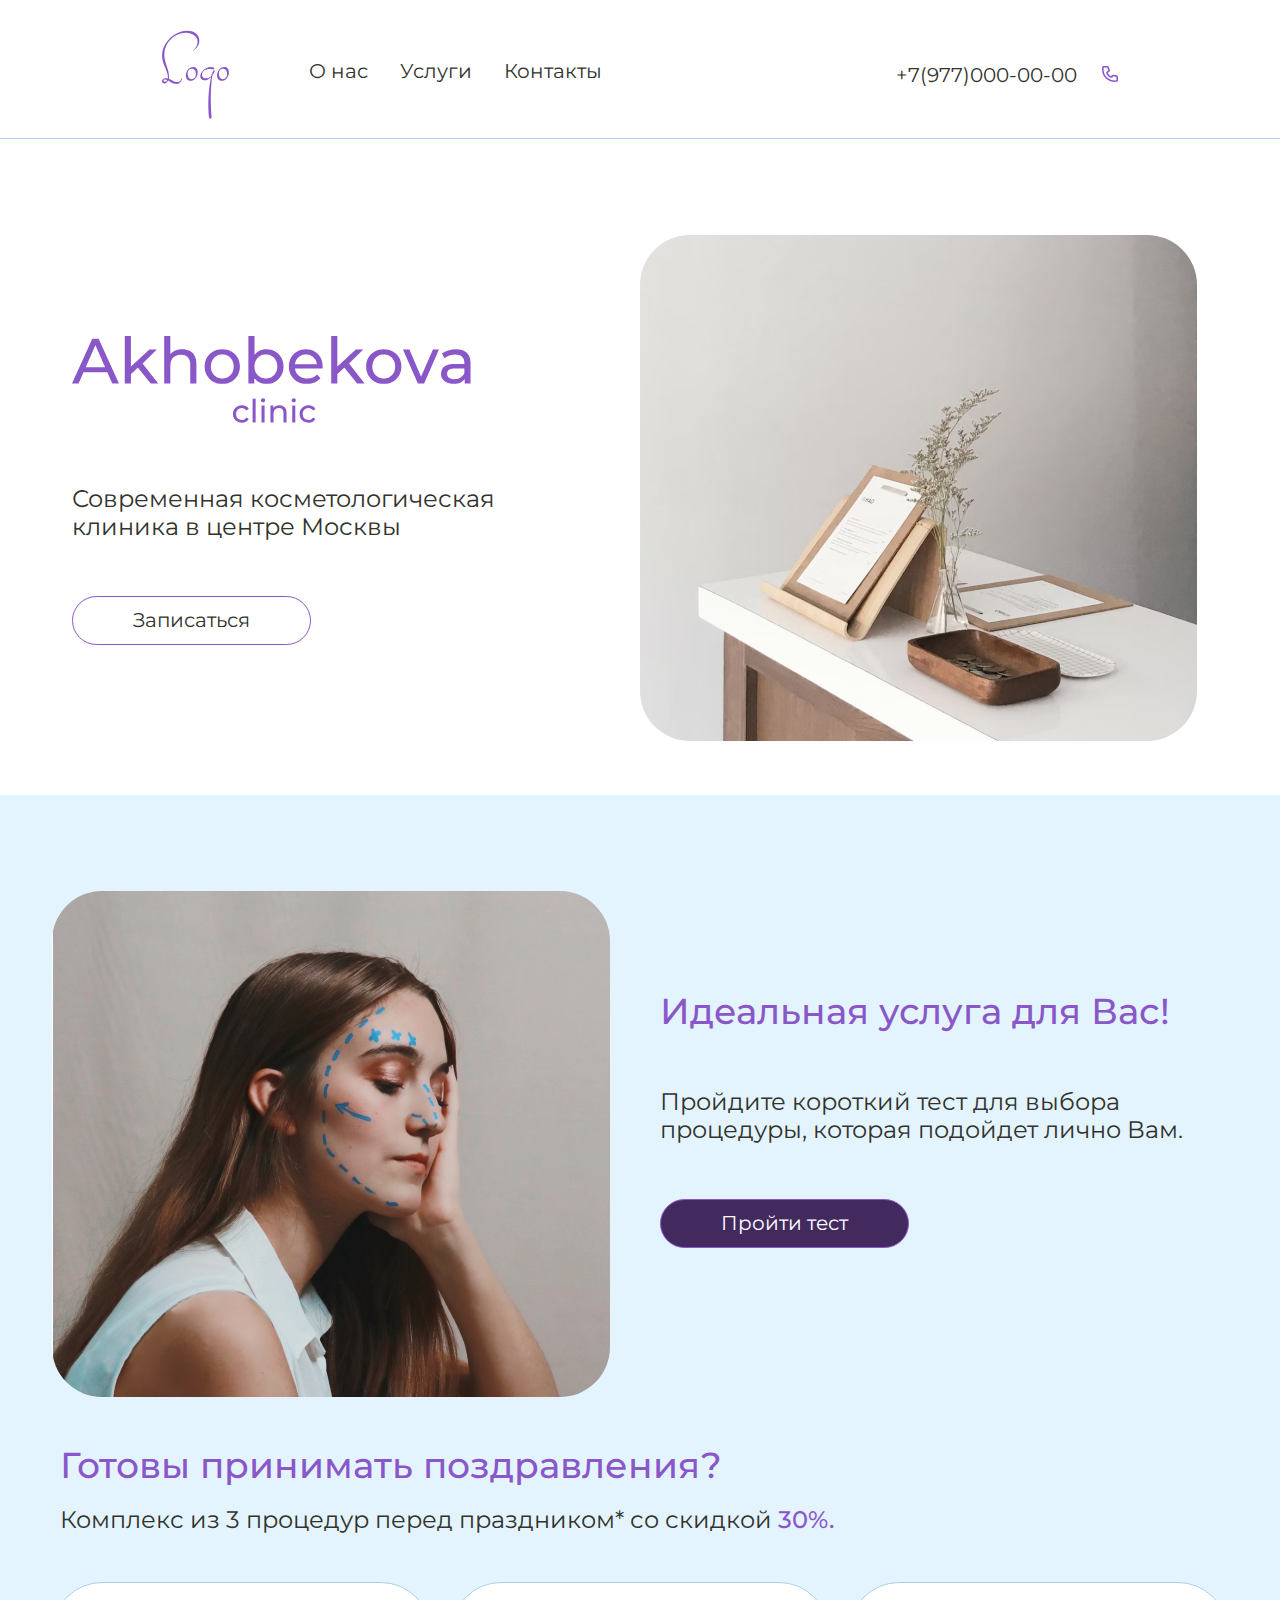
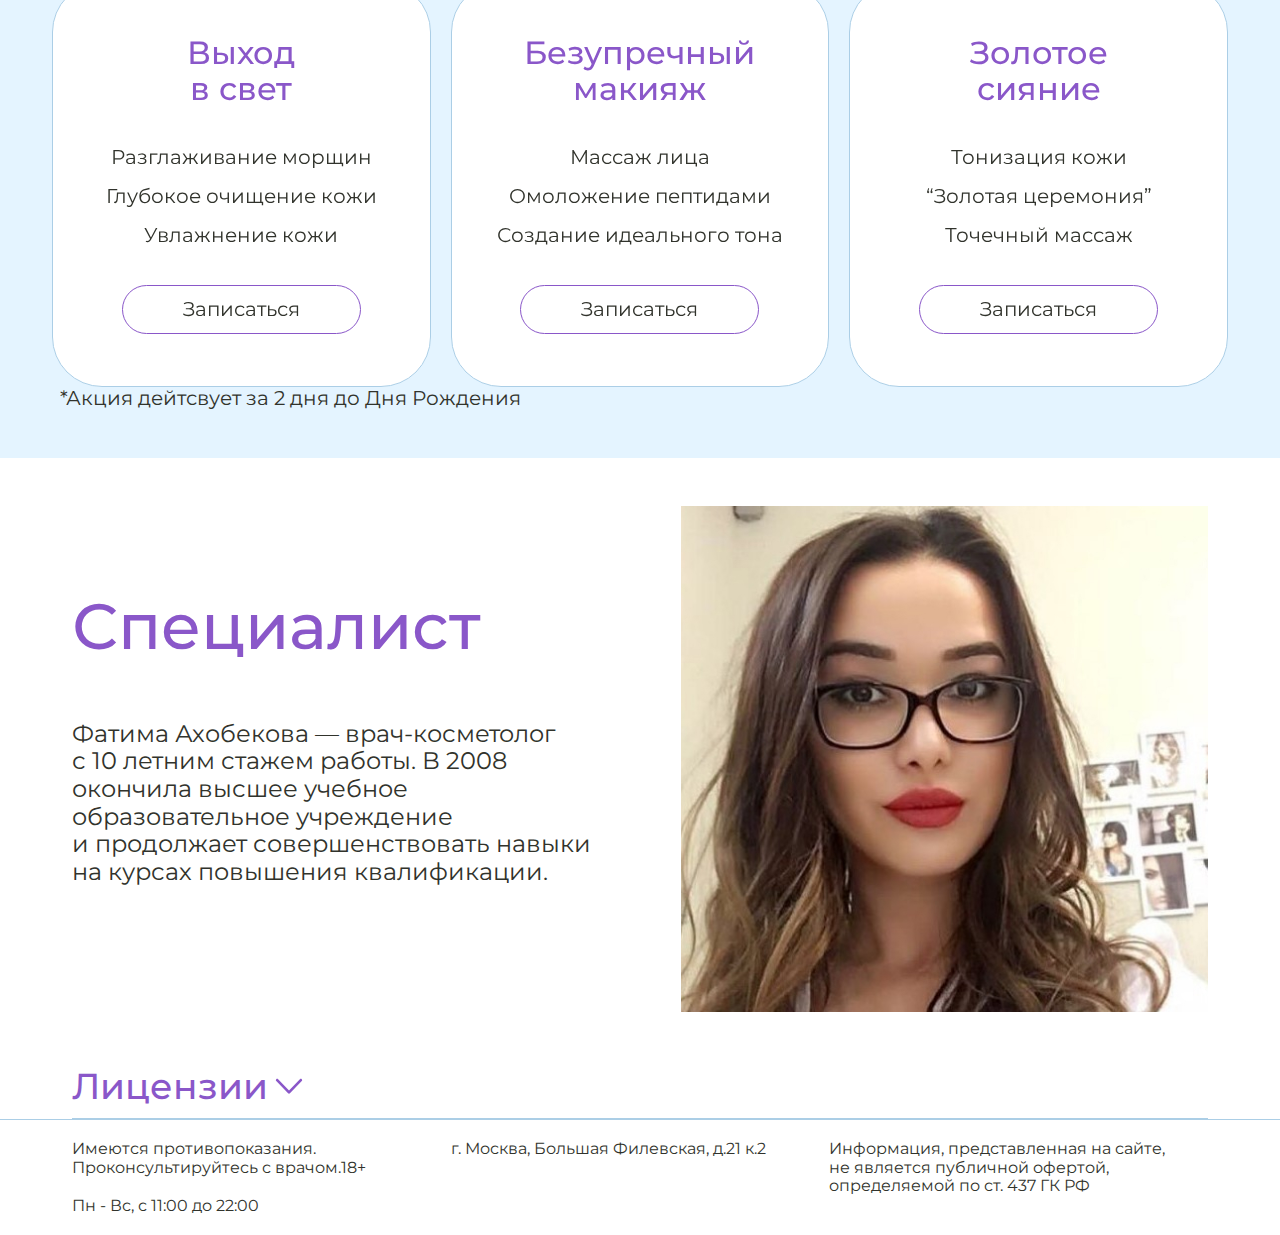
==== commit dc0158b1: "fixed" ====
--- a/index.html
+++ b/index.html
@@ -68,8 +68,8 @@
         </section>
         <!-- serviсes -->
         <section class="background">
-            <div class="container">
-                <div class="serviсes">
+            <div class="container serviсes">
+                <div class="serviсes__body">
                     <img src="./images/2.jpg" alt="" class="section__img item__img item__img--none">
                     <div class="serviсes__item">
                         <h2 class="section__title">Идеальная услуга для Вас!</h2>
@@ -84,40 +84,76 @@
                             class="color-brand">30%.</span>
                     <p>
                 </div>
-                <div class="swiper">
-                    <div class="services-offer swiper-wrapper">
-                        <div class="services-offer__item swiper-slide">
-                            <h2 class="services-offer__title">Выход<br>в свет</h2>
-                            <div class="services-offer__text">
-                                <p>Разглаживание морщин</p>
-                                <p>Глубокое очищение кожи</p>
-                                <p>Увлажнение кожи</p>
-                            </div>
-                            <a href="" class="btn">Записаться</a>
+
+                <!-- slider template-->
+                <!-- <div class="slider" data-device="mobile" data-pagination="true"> -->
+                    <!-- <div class="swiper">
+                        <div class="swiper-wrapper">
+                            <div class="swiper-slide"> -->
+                               <!--тело слайда-->
+                            <!-- </div>
+                            <div class="swiper-slide"> -->
+                               <!--тело слайда-->
+                            <!-- </div>
                         </div>
-                        <div class="services-offer__item swiper-slide">
-                            <h2 class="services-offer__title">Безупречный<br>макияж</h2>
-                            <div class="services-offer__text">
-                                <p>Массаж лица</p>
-                                <p>Омоложение пептидами</p>
-                                <p>Создание идеального тона</p>
-                            </div>
-                            <a href="" class="btn">Записаться</a>
+                    </div>
+                    <div class="slider__pagination"></div>
+                    <div class="slider__controls">
+                        <button class="slider__button slider__button--prev">
+                            <img src="/images/arrow-left.svg" alt="сладер в лево">
+                        </button>
+                        <button class="slider__button slider__button--next">
+                            <img src="/images/arrow-right.svg" alt="сладер в право">
+                        </button>
+                    </div>
+                </div> -->
+                  <!-- / slider template -->
+
+
+
+                <div class="slider services__slider" data-device="mobile" data-pagination="true">
+                    <div class="swiper">
+                        <div class="services__offer swiper-wrapper">
+                            <div class="services__offer-item swiper-slide">
+                                <h2 class="services__offer-title">Выход<br>в свет</h2>
+                                <div class="services__offer-text">
+                                    <p>Разглаживание морщин</p>
+                                    <p>Глубокое очищение кожи</p>
+                                    <p>Увлажнение кожи</p>
+                                </div>
+                                <a href="" class="btn">Записаться</a>
+                            </div>
+                            <div class="services__offer-item swiper-slide">
+                                <h2 class="services__offer-title">Безупречный<br>макияж</h2>
+                                <div class="services__offer-text">
+                                    <p>Массаж лица</p>
+                                    <p>Омоложение пептидами</p>
+                                    <p>Создание идеального тона</p>
+                                </div>
+                                <a href="" class="btn">Записаться</a>
+                            </div>
+                            <div class="services__offer-item swiper-slide">
+                                <h2 class="services__offer-title">Золотое<br>сияние</h2>
+                                <div class="services__offer-text">
+                                    <p>Тонизация кожи</p>
+                                    <p>“Золотая церемония”</p>
+                                    <p>Точечный массаж</p>
+                                </div>
+                                <a href="" class="btn">Записаться</a>
+                            </div>
                         </div>
-                        <div class="services-offer__item swiper-slide">
-                            <h2 class="services-offer__title">Золотое<br>сияние</h2>
-                            <div class="services-offer__text">
-                                <p>Тонизация кожи</p>
-                                <p>“Золотая церемония”</p>
-                                <p>Точечный массаж</p>
-                            </div>
-                            <a href="" class="btn">Записаться</a>
-                        </div>
-                    </div>
-                </div>
-                <div class="swiper-button-prev for-mobile"></div>
-                <div class="swiper-button-next for-mobile"></div>
-                <div class="serviсes__doptext padding-left">*Акция дейтсвует за 2 дня до Дня Рождения</div>
+                    </div>
+                    <!-- <div class="slider__pagination"></div> -->
+                    <div class="slider__controls">
+                        <button class="slider__button slider__button--prev">
+                            <img src="/images/arrow-left.svg" alt="сладер в лево">
+                        </button>
+                        <button class="slider__button slider__button--next">
+                            <img src="/images/arrow-right.svg" alt="сладер в право">
+                        </button>
+                    </div>
+                    <div class="serviсes__doptext padding-left for-desktop">*Акция дейтсвует за 2 дня до Дня Рождения</div>
+                </div>
             </div>
         </section>
         <!-- specialist -->
--- a/styles/style.css
+++ b/styles/style.css
@@ -27,10 +27,6 @@
     padding: 0;
 }
 
-.for-mobile {
-    display: none !important;
-}
-
 body {
     font-family: var(--font-family);
     font-size: var(--font-size);
@@ -70,7 +66,7 @@
 /* layout */
 
 .container {
-    max-width: 1136px;
+    max-width: 1176px;
     padding-left: 20px;
     padding-right: 20px;
     margin: 0 auto;
@@ -197,6 +193,22 @@
     height: 224px;
 }
 
+/* slider */
+
+.slider__button {
+    width: 40px;
+    height: 40px;
+}
+
+.slider__button img {
+    width: 100%;
+    height: 100%;
+}
+
+.services__slider .slider__controls {
+    display: none;
+}
+
 /* clinic*/
 
 .clinic {
@@ -243,6 +255,10 @@
 /* serviсes */
 
 .serviсes {
+    padding: 48px 0;
+}
+
+.serviсes__body {
     display: grid;
     grid-template-columns: repeat(2, 1fr);
     gap: 40px;
@@ -267,31 +283,25 @@
     font-weight: 500;
 }
 
-/* services-offer */
-
-.services-offer {
-    display: grid;
-    grid-template-columns: repeat(12, 1fr);
-    gap: 20px;
-    text-align: center;
-}
-
-.services-offer__item {
+/* services__offer */
+
+.services__offer-item {
     grid-column: span 4;
     padding: 52px 0;
 
     border-radius: 50px;
     border: 1px solid var(--color-border);
+    text-align: center;
     background: #FFF;
 }
 
-.services-offer__title {
+.services__offer-title {
     color: var(--color-brand);
     font-size: 32px;
     font-weight: 500;
 }
 
-.services-offer__text {
+.services__offer-text {
     font-size: 20px;
     color: var(--color-black);
     margin: 38px 0;
@@ -303,8 +313,6 @@
 .serviсes__doptext {
     font-size: 20px;
     color: var(--color-black);
-
-    padding: 48px 0;
 }
 
 /* specialist */
@@ -363,6 +371,13 @@
     height: 583px;
     max-width: 100%;
     object-fit: contain;
+}
+
+.accordion__slider .slider__controls {
+    display: flex;
+    justify-content: center;
+    margin-top: 16px;
+    gap: 20px;
 }
 
 /* footer */
@@ -735,7 +750,9 @@
 .bio__slider-img {
     height: 436px;
     max-width: 100%;
-}
+    border-radius: 50px;
+}
+
 
 /* recom */
 
@@ -803,4 +820,25 @@
     justify-content: center;
     align-items: center;
     gap: 24px;
+}
+
+/* swiper */
+
+.swiper-pagination-bullet {
+    width: 16px;
+    height: 16px;
+    border-radius: 50%;
+    border: 1px solid var(--color-brand);
+    background-color: #FFF;
+    opacity: var(--color-brand);
+}
+
+.swiper-pagination-bullet-active {
+    background-color: var(--color-brand);
+}
+
+.slider__pagination.swiper-pagination-clickable.swiper-pagination-bullets.swiper-pagination-horizontal {
+    display: flex;
+    justify-content: center;
+    padding: 20px;
 }--- a/styles/media.css
+++ b/styles/media.css
@@ -1,6 +1,22 @@
+@media screen and (width > 1023px) {
+    /* services__offer */
+
+    .services__offer {
+        display: grid;
+        grid-template-columns: repeat(12, 1fr);
+        gap: 20px;
+        text-align: center;
+    }
+
+    .for-mobile {
+        display: none !important;
+    }
+}
+
 @media screen and (width < 1024px) {
-    .for-mobile {
-        display: block !important;
+
+    .for-desktop {
+        display: none !important;
     }
 
     .clinic {
@@ -44,7 +60,7 @@
         margin-bottom: 36px;
     }
 
-    .serviсes {
+    .serviсes__body {
         grid-template-columns: 1fr;
         justify-items: center;
         padding: 0;
@@ -57,6 +73,17 @@
         padding: 50px 0;
     }
 
+    .serviсes__offer {
+        display: flex;
+    }
+
+    .services__slider .slider__controls {
+        display: flex;
+        justify-content: center;
+        margin-top: 16px;
+        gap: 20px;
+    }
+
     .specialist {
         grid-template-columns: 1fr;
         justify-items: center;
@@ -77,7 +104,6 @@
 
     .swiper {
        max-width: 558px;
-       overflow: auto;
     }
     
     .swiper-button-next {
@@ -138,6 +164,28 @@
         grid-template-columns: 1fr;
         text-align: center;
     }
+
+    .price {
+        display: flex;
+        gap: 0;
+    }
+    
+    .price__item {
+        width: 350px;
+        height: 350px;
+    }
+
+    .prices__title {
+        text-align: center;
+    }
+
+    .prices__slider .slider__controls {
+        display: flex;
+        justify-content: center;
+        margin-top: 16px;
+        gap: 20px;
+    }
+
 }
 
 @media screen and (width < 768px) {
@@ -232,3 +280,4 @@
     } 
 }
 
+
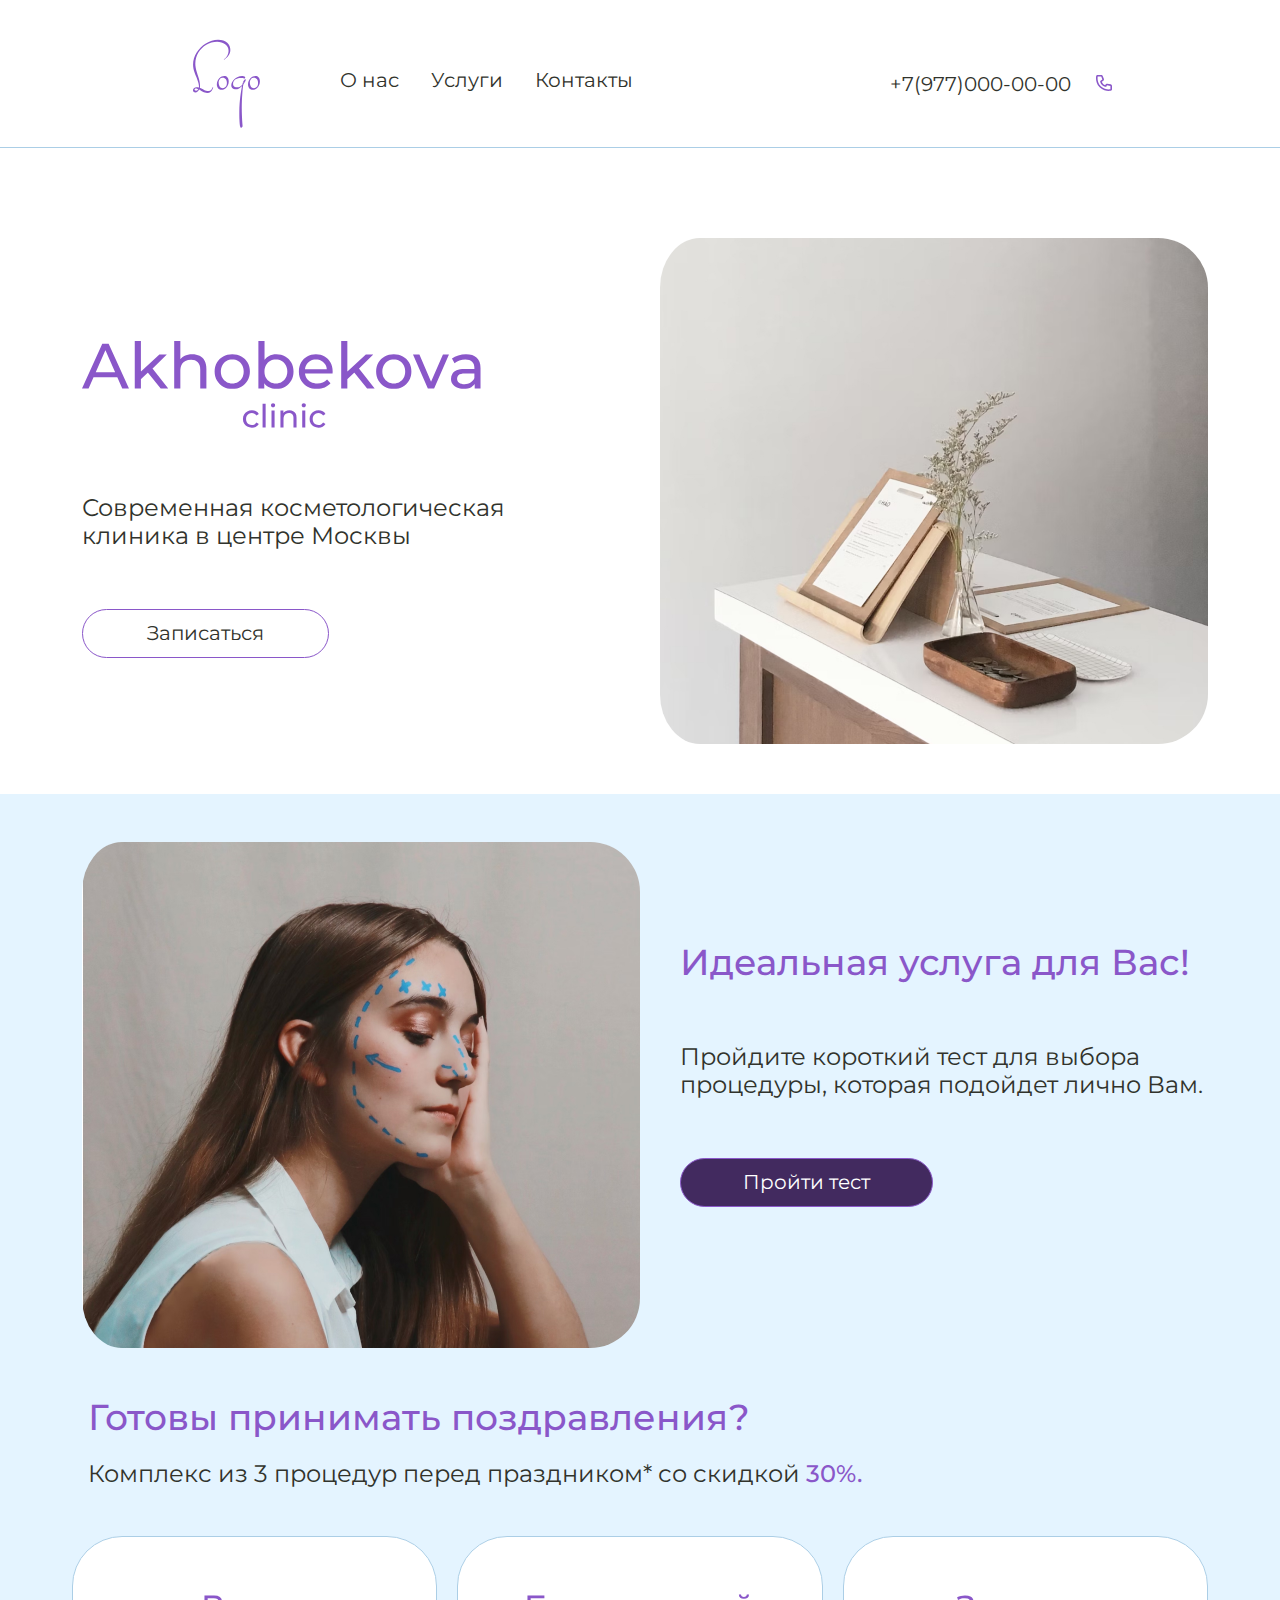
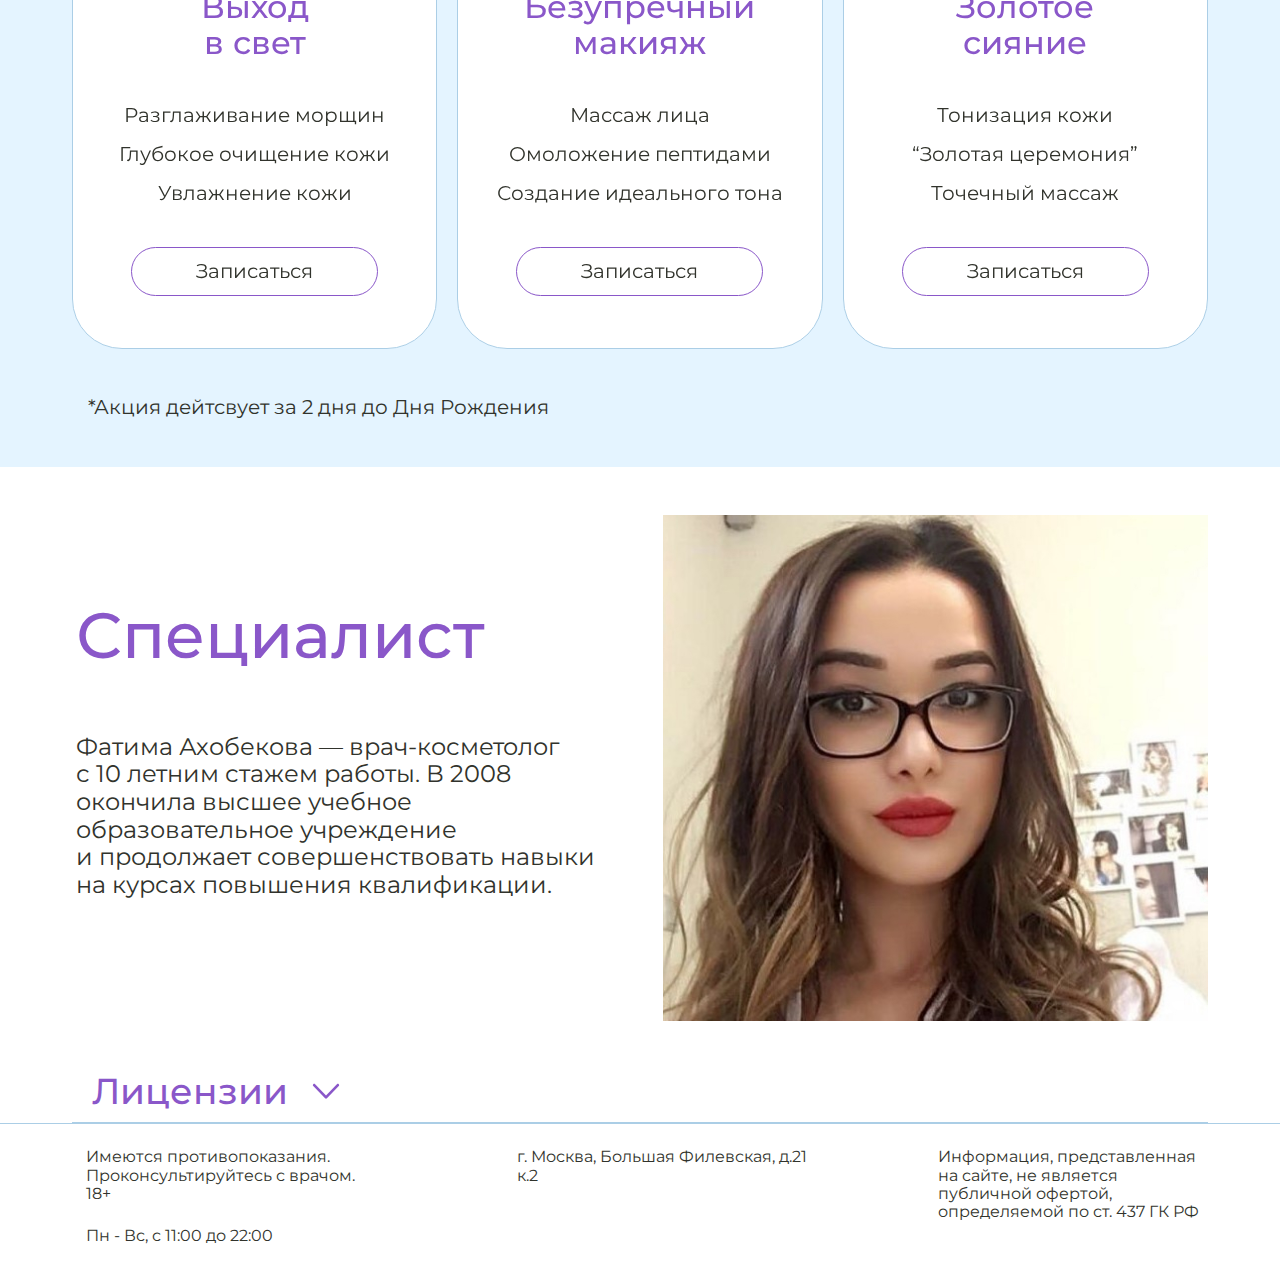
==== commit f96da6ba: "mobile" ====
--- a/index.html
+++ b/index.html
@@ -55,14 +55,17 @@
             <div class="container">
                 <div class="clinic">
                     <div class="clinic__item">
-                        <img src="./images/akhobekova-clinic.svg" alt="">
+                        <img src="./images/akhobekova-clinic.svg" alt="" class="clinic__item-img">
                         <p class="section__text">Современная косметологическая<br>клиника в&nbsp;центре Москвы</p>
                         <a href="" class="btn">Записаться</a>
                     </div>
-                    <picture>
-                        <source srcset="./images/1-mob.jpg" media="(max-width: 768px)">
-                        <img src="./images/1.jpg" alt="photo-1" class="section__img item__img">
-                    </picture>
+                    <div class="section__img">
+                        <picture>
+                            <source srcset="./images/1-mob.jpg" media="(max-width: 768px)">
+                            <img src="./images/1.jpg" alt="photo-1" class="section__img item__img">
+                        </picture>
+                    </div>
+                    
                 </div>
             </div>
         </section>
@@ -79,7 +82,7 @@
                     </div>
                 </div>
                 <div class="padding-left">
-                    <h2 class="section__title ">Готовы принимать поздравления?</h2>
+                    <h2 class="section__subtitle ">Готовы принимать поздравления?</h2>
                     <p class="services__text">Комплекс из 3 процедур перед праздником* со скидкой <span
                             class="color-brand">30%.</span>
                     <p>
@@ -109,13 +112,11 @@
                 </div> -->
                   <!-- / slider template -->
 
-
-
                 <div class="slider services__slider" data-device="mobile" data-pagination="true">
                     <div class="swiper">
                         <div class="services__offer swiper-wrapper">
                             <div class="services__offer-item swiper-slide">
-                                <h2 class="services__offer-title">Выход<br>в свет</h2>
+                                <h2 class="services__offer-title">Выход<br> в свет</h2>
                                 <div class="services__offer-text">
                                     <p>Разглаживание морщин</p>
                                     <p>Глубокое очищение кожи</p>
@@ -124,7 +125,7 @@
                                 <a href="" class="btn">Записаться</a>
                             </div>
                             <div class="services__offer-item swiper-slide">
-                                <h2 class="services__offer-title">Безупречный<br>макияж</h2>
+                                <h2 class="services__offer-title">Безупречный<br> макияж</h2>
                                 <div class="services__offer-text">
                                     <p>Массаж лица</p>
                                     <p>Омоложение пептидами</p>
@@ -133,7 +134,7 @@
                                 <a href="" class="btn">Записаться</a>
                             </div>
                             <div class="services__offer-item swiper-slide">
-                                <h2 class="services__offer-title">Золотое<br>сияние</h2>
+                                <h2 class="services__offer-title">Золотое<br> сияние</h2>
                                 <div class="services__offer-text">
                                     <p>Тонизация кожи</p>
                                     <p>“Золотая церемония”</p>
@@ -146,10 +147,10 @@
                     <!-- <div class="slider__pagination"></div> -->
                     <div class="slider__controls">
                         <button class="slider__button slider__button--prev">
-                            <img src="/images/arrow-left.svg" alt="сладер в лево">
+                            <img src="./images/arrow-left.svg" alt="сладер в лево">
                         </button>
                         <button class="slider__button slider__button--next">
-                            <img src="/images/arrow-right.svg" alt="сладер в право">
+                            <img src="./images/arrow-right.svg" alt="сладер в право">
                         </button>
                     </div>
                     <div class="serviсes__doptext padding-left for-desktop">*Акция дейтсвует за 2 дня до Дня Рождения</div>
@@ -177,7 +178,7 @@
             <div class="container">
                 <div class="accordion js-accordion">
                     <div class="accordion__header border-bottom">
-                        <span>Лицензии</span>
+                        <span class="accordion__header--text">Лицензии</span>
                         <img src="./images/str-1.svg" alt="" class="accordion__arrow" height="20">
                     </div>
                     <div class="accordion__wrapper">
@@ -191,15 +192,15 @@
         </section>
         <footer class="border-top">
             <div class="container">
-                <div class="footer ">
+                <div class="footer">
                     <div class="footer__item">
-                        <p class="footer__item-1">Имеются противопоказания. Проконсультируйтесь с&nbsp;врачом.18+</p>
-                        <p>Пн - Вс, с 11:00 до 22:00</p>
-                    </div>
-                    <div class="footer__item">
+                        <p class="footer__item--1">Имеются противопоказания. Проконсультируйтесь с&nbsp;врачом.<br> 18+</p>
+                        <p class="footer__item--2">Пн - Вс, с 11:00 до 22:00</p>
+                    </div>
+                    <div class="footer__item footer__item--3">
                         г. Москва, Большая Филевская, д.21 к.2
                     </div>
-                    <div class="footer__item">
+                    <div class="footer__item footer__item--4">
                         Информация, представленная на&nbsp;сайте, не&nbsp;является публичной офертой, определяемой
                         по&nbsp;ст.&nbsp;437&nbsp;ГК РФ
                     </div>
--- a/styles/style.css
+++ b/styles/style.css
@@ -66,9 +66,7 @@
 /* layout */
 
 .container {
-    max-width: 1176px;
-    padding-left: 20px;
-    padding-right: 20px;
+    max-width: 1136px;
     margin: 0 auto;
 }
 
@@ -98,8 +96,8 @@
     display: flex;
     align-items: center;
     justify-content: space-between;
-    padding: 0 90px;
-    margin: 28px 0 16px;
+    padding: 0 96px 0 121px;
+    margin: 37px 0 16px;
 
     font-size: var(--font-size-nav);
 }
@@ -162,12 +160,21 @@
     color: var(--color-brand);
 }
 
+.section__subtitle {
+    font-size: 36px;
+    font-weight: 500;
+    color: var(--color-brand);
+    padding-top: 49px;
+    padding-left: 8px;
+}
+
 .section__text {
-    padding: 56px 0;
+    padding: 60px 0;
 }
 
 .section__img {
     border-radius: 50px;
+    padding-left: 10px;
 }
 
 .item__img {
@@ -215,8 +222,17 @@
     display: grid;
     grid-template-columns: repeat(2, 1fr);
     align-items: center;
-    margin: 96px 0 48px;
-}
+    margin: 90px 0 44px;
+}
+
+.clinic__item {
+    padding-left: 10px;
+}
+
+.clinic__item-img {
+    padding-top: 12px;
+}
+
 
 /* btn */
 
@@ -228,7 +244,7 @@
     max-width: 254px;
     border: 1px solid var(--color-brand);
     border-radius: 50px;
-    padding: 12px 60px;
+    padding: 12px 64px;
 
     font-size: 20px;
 }
@@ -241,6 +257,7 @@
 .btn--black {
     background-color: var(--color-brand-btn);
     color: #FFF;
+    padding: 12px 62px;
 }
 
 .btn--input {
@@ -261,17 +278,15 @@
 .serviсes__body {
     display: grid;
     grid-template-columns: repeat(2, 1fr);
-    gap: 40px;
-    padding: 48px 0;
 }
 
 .serviсes__item {
-    padding: 100px 0;
+    padding: 100px 0 100px 40px ;
 }
 
 .services__text {
     font-size: 24px;
-    padding: 20px 0 48px;
+    padding: 22px 0 48px 8px;
 }
 
 .padding-left {
@@ -304,7 +319,7 @@
 .services__offer-text {
     font-size: 20px;
     color: var(--color-black);
-    margin: 38px 0;
+    padding: 42px 0;
 
     display: grid;
     gap: 16px;
@@ -313,6 +328,8 @@
 .serviсes__doptext {
     font-size: 20px;
     color: var(--color-black);
+    margin-top: 47px;
+    padding-left: 16px;
 }
 
 /* specialist */
@@ -320,15 +337,19 @@
 .specialist {
     display: grid;
     grid-template-columns: repeat(2, 1fr);
-    gap: 82px;
+    gap: 46px;
     padding: 48px 0;
 }
 
+.specialist__item {
+    padding-left: 4px;
+}
+
 .specialist__title {
     color: var(--color-brand);
     font-size: 64px;
     font-weight: 500;
-    padding: 84px 0 56px;
+    padding: 84px 0 60px;
 }
 
 /* accordion */
@@ -339,19 +360,28 @@
 }
 
 .accordion__header {
+    padding-left: 20px;
+    padding-bottom: 10px;
+    margin-top: -4px;
+    cursor: pointer;
+
+    display: flex;
+    align-items: center;
+}
+
+.accordion__header--text {
     color: var(--color-brand);
     font-weight: 500;
     font-size: 36px;
-    padding-bottom: 11px;
-    cursor: pointer;
-
-    display: flex;
-    align-items: center;
+}
+
+.accordion__header--loyout {
+    margin-bottom: 40px;
 }
 
 .accordion__content {
     display: none;
-    padding: 48px 0 98px;
+    padding-top: 48px;
 }
 
 .accordion.show .accordion__content {
@@ -364,6 +394,7 @@
 
 .accordion__arrow {
     transition: 0.3s;
+    padding-left: 17px;
 }
 
 .accordion__img {
@@ -373,6 +404,10 @@
     object-fit: contain;
 }
 
+.accordion__slider {
+    margin: 0 auto;
+}
+
 .accordion__slider .slider__controls {
     display: flex;
     justify-content: center;
@@ -386,15 +421,27 @@
     display: grid;
     grid-template-columns: repeat(3, 1fr);
 
-    padding: 20px 0;
+    padding: 24px 0;
 }
 
 .footer__item {
     font-size: 16px;
 }
 
-.footer__item-1 {
-    padding-bottom: 20px;
+.footer__item--1 {
+    padding: 0 0 24px 14px;
+}
+
+.footer__item--2 {
+    padding-left: 14px;
+}
+
+.footer__item--3 {
+    padding-left: 66px;
+}
+
+.footer__item--4 {
+    padding-left: 109px;
 }
 
 /* popup */
@@ -608,6 +655,7 @@
     display: grid;
     grid-template-columns: repeat(8, 1fr);
     gap: 24px;
+    align-items: center;
 }
 
 .section__grid-1 {
@@ -645,6 +693,7 @@
 
 .contacts__text {
     padding-top: 20px;
+    display: block;
 }
 
 .contact__map {
@@ -671,7 +720,19 @@
     text-align: center;
 
     display: flex;
-    align-items: center;
+    flex-direction: column;
+    justify-content: center;
+    align-items: center;
+}
+
+.services-card__arrow {
+    margin-top: 20px;
+    width: 70px;
+    height: 32px;
+}
+
+.services-card__arrow--mob {
+    display: none;
 }
 
 .services-card__text {
--- a/styles/media.css
+++ b/styles/media.css
@@ -30,6 +30,15 @@
         text-align: center;
     }
 
+    .section__text {
+        padding: 40px;
+    }
+
+    .section__subtitle {
+        padding: 0;
+        text-align: center;
+    }
+
     .section__grid {
         grid-template-columns: 1fr;
         justify-items: center;
@@ -60,6 +69,10 @@
         margin-bottom: 36px;
     }
 
+    .services__text {
+        text-align: center;
+    }
+
     .serviсes__body {
         grid-template-columns: 1fr;
         justify-items: center;
@@ -96,11 +109,6 @@
     .header__tell {
         display: none;
     }
-/* 
-    .services-offer{
-        display: flex;
-        gap: 0;
-    } */
 
     .swiper {
        max-width: 558px;
@@ -184,6 +192,62 @@
         justify-content: center;
         margin-top: 16px;
         gap: 20px;
+    }
+
+    .services__offer-title br {
+        display: none;
+    }
+
+    .footer br {
+        display: none;
+    }
+
+    .footer__item--3 {
+        padding-left: 14px;
+        padding-top: 24px;
+    }
+
+    .footer__item--4 {
+        padding-left: 14px;
+        padding-top: 24px;
+    }
+
+    .services-card__item {
+        grid-template-columns: 1fr;
+    }
+
+    .services-card__arrow {
+        display: none;
+    }
+
+    .services-card__arrow--mob {
+        display: block;
+        margin-top: 40px;
+        width: 70px;
+        height: 32px;
+    }
+
+    .services-card__text {
+        display: flex;
+        flex-direction: column;
+        justify-content: center;
+        align-items: center;
+        text-align: center;
+
+        padding-top: 40px;
+        padding-bottom: 0;
+    }
+
+    .services-card__body {
+        display: grid;
+        grid-template-columns: 1fr;
+        justify-items: center;
+        gap: 10px;
+    }
+
+    .services-card__body-item {
+        width: 360px;
+        height: 110px;
     }
 
 }
@@ -241,16 +305,17 @@
 
     .section__title {
         font-size: 32px;
-        padding: 20px 0 56px;
+        padding-top: 20px;
     }
 
     .section__text {
         font-size: 20px;
+        padding: 40px;
     }
 
     .specialist__title {
         font-size: 32px;
-        padding: 20px 0 56px;
+        padding: 10px 0 56px;
     }
 
     .specialist__text {
@@ -259,7 +324,9 @@
 
     .accordion__header {
         font-size: 32px;
-    }
+        justify-content: center;
+    }
+
     .item__img--none {
         display: none;
     }
@@ -278,6 +345,28 @@
         max-width: 100%;
         height: 124px;
     } 
+
+    .serviсes__item {
+        padding: 0;
+    }
+
+    .services__text {
+        font-size: 20px;
+    }
+
+    .section__subtitle {
+        font-size: 32px;
+    }
+
+    .services-card__title {
+        font-size: 32px;
+    }
+
+    .services-card__text {
+        font-size: 20px;
+    }
+
+    
 }
 
 
